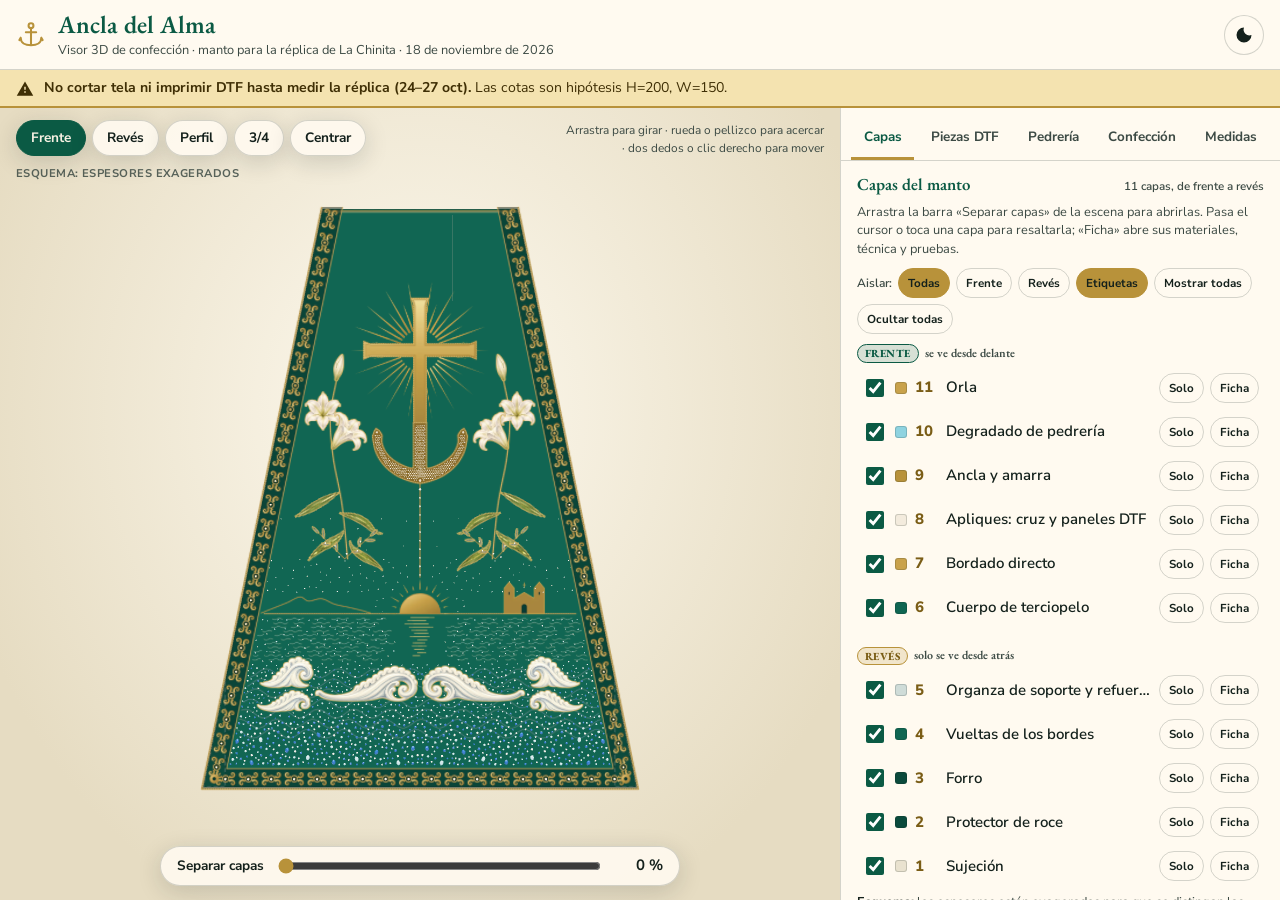
==== visor-3d/index.html @ 765c4ef7 "Ancla del Alma: portada, visor 3D, manual de taller y lista de materiales Co-Authored-By: Claude Opu" ====
<!doctype html>
<html lang="es">
<head>
<meta charset="utf-8">
<meta name="viewport" content="width=device-width, initial-scale=1, viewport-fit=cover">
<title>Ancla del Alma 3D</title>
<meta name="description" content="Visor 3D del manto Ancla del Alma: capas, piezas DTF, pedrería y fases de confección.">
<link rel="preconnect" href="https://fonts.googleapis.com"><link rel="preconnect" href="https://fonts.gstatic.com" crossorigin><link rel="stylesheet" href="https://fonts.googleapis.com/css2?family=EB+Garamond:wght@400;500;600&family=Nunito+Sans:wght@400;600;700&display=swap">
</head>
<body>
<style>
:root{
  --esmeralda-950:#042a20;--esmeralda-900:#06372a;--esmeralda-700:#0b5a44;--esmeralda-500:#0f7a5c;
  --oro:#b8923a;--oro-claro:#e2c97e;--marfil:#f6f0e2;--marfil-2:#ece3cd;--tinta:#14211c;--tinta-2:#3c4a44;
  --serif:'EB Garamond',Georgia,'Times New Roman',serif;--sans:'Nunito Sans',system-ui,-apple-system,'Segoe UI',Roboto,sans-serif;
  --fondo:#f6f0e2;--superficie:#fffaf0;--superficie-2:#ece3cd;--texto:#14211c;--texto-2:#3c4a44;--acento:#0b5a44;--acento-tx:#f6f0e2;
  --linea:rgba(20,33,28,.18);--oro-tx:#7a5d16;--aviso-fondo:#f4e3b0;--aviso-tx:#3f2f05;--aviso-borde:#b8923a;
  --escena-a:#fdf9ee;--escena-b:#e6dcc2;--sombra:0 6px 24px rgba(20,33,28,.16);--ok:#0b6b3a;--alerta:#a3321f;--foco:#0f7a5c;
  --peek:78px;--barra:52px;--gi:max(16px,env(safe-area-inset-left,0px));--gd:max(16px,env(safe-area-inset-right,0px));
}
@media (prefers-color-scheme: dark){
  :root:not([data-theme="light"]){
    --fondo:#042a20;--superficie:#06372a;--superficie-2:#0a4a3a;--texto:#f6f0e2;--texto-2:#cfc7b2;--acento:#e2c97e;--acento-tx:#042a20;
    --linea:rgba(246,240,226,.2);--oro-tx:#e2c97e;--aviso-fondo:#3a2f0c;--aviso-tx:#f6e7b6;--aviso-borde:#b8923a;
    --escena-a:#0b4a39;--escena-b:#031d16;--sombra:0 6px 24px rgba(0,0,0,.5);--ok:#7fdca5;--alerta:#ff9c86;--foco:#e2c97e;
  }
}
:root[data-theme="dark"]{
  --fondo:#042a20;--superficie:#06372a;--superficie-2:#0a4a3a;--texto:#f6f0e2;--texto-2:#cfc7b2;--acento:#e2c97e;--acento-tx:#042a20;
  --linea:rgba(246,240,226,.2);--oro-tx:#e2c97e;--aviso-fondo:#3a2f0c;--aviso-tx:#f6e7b6;--aviso-borde:#b8923a;
  --escena-a:#0b4a39;--escena-b:#031d16;--sombra:0 6px 24px rgba(0,0,0,.5);--ok:#7fdca5;--alerta:#ff9c86;--foco:#e2c97e;
}
*{box-sizing:border-box}
html,body{height:100%;margin:0}
body{background:var(--fondo);color:var(--texto);font-family:var(--sans);font-size:15px;line-height:1.45;-webkit-text-size-adjust:100%}
h1,h2,h3{font-family:var(--serif);font-weight:600;margin:0;line-height:1.15}
button{font:inherit;color:inherit}
:focus-visible{outline:3px solid var(--foco);outline-offset:2px;border-radius:6px}
.app{display:flex;flex-direction:column;height:100vh;height:100dvh;min-height:0}

/* cabecera y aviso */
.cab{display:flex;align-items:center;justify-content:space-between;gap:12px;padding:10px var(--gd) 10px var(--gi);border-bottom:1px solid var(--linea);background:var(--superficie)}
.marca{display:flex;align-items:center;gap:12px;min-width:0}
.sello{color:var(--oro);flex:none}
.marca-txt h1{font-size:1.55rem;color:var(--acento)}
.sub{margin:2px 0 0;font-size:.8rem;color:var(--texto-2);white-space:nowrap;overflow:hidden;text-overflow:ellipsis}
.aviso{display:flex;align-items:flex-start;gap:10px;padding:8px var(--gd) 8px var(--gi);background:var(--aviso-fondo);color:var(--aviso-tx);border-bottom:2px solid var(--aviso-borde);font-size:.88rem}
.aviso svg{flex:none;margin-top:2px}
.aviso p{margin:0}

/* disposición */
.cuerpo{flex:1;min-height:0;display:grid;grid-template-columns:minmax(0,1fr) 440px}
.escena{position:relative;min-height:0;overflow:hidden;background:radial-gradient(ellipse at 50% 38%,var(--escena-a),var(--escena-b) 80%)}
#lienzo{position:absolute;left:0;right:0;top:var(--barra);bottom:64px;width:100%;height:calc(100% - var(--barra) - 64px);display:block;touch-action:none;outline-offset:-3px}
.etiquetas{position:absolute;inset:0;pointer-events:none;overflow:hidden}
.etq{position:absolute;left:0;top:0;transform:translate(-50%,-50%);white-space:nowrap;font-size:.72rem;font-weight:700;padding:1px 6px;border-radius:999px;background:rgba(4,42,32,.82);color:#f6f0e2;border:1px solid rgba(226,201,126,.55);pointer-events:none;will-change:transform}
.etq.sub{font-weight:600;background:rgba(246,240,226,.9);color:#14211c;border-color:rgba(20,33,28,.3)}
.etq.cota{background:rgba(255,250,240,.92);color:#14211c;border-color:rgba(20,33,28,.25);font-weight:600}
.etq.seccion-tabla{font-family:var(--serif);font-size:.95rem;background:transparent;border:0;color:var(--texto);text-shadow:0 0 6px var(--escena-a)}

.barra-vistas{position:absolute;top:12px;left:var(--gi);display:flex;flex-wrap:wrap;gap:6px;max-width:calc(100% - var(--gi) - var(--gd))}
.barra-explode{position:absolute;left:50%;bottom:14px;transform:translateX(-50%);display:flex;align-items:center;gap:12px;padding:8px 16px;border-radius:999px;background:color-mix(in srgb,var(--superficie) 90%,transparent);border:1px solid var(--linea);box-shadow:var(--sombra);width:min(520px,calc(100% - 2 * max(var(--gi),var(--gd))))}
.barra-explode label{font-weight:700;font-size:.85rem;white-space:nowrap}
.barra-explode input{flex:1;min-width:0;accent-color:var(--oro)}
.barra-explode output{min-width:3.2em;text-align:right;font-variant-numeric:tabular-nums;font-weight:700}
.pista{position:absolute;right:var(--gd);top:14px;margin:0;font-size:.74rem;color:var(--texto-2);max-width:260px;text-align:right;pointer-events:none}
.cargando{position:absolute;inset:0;display:grid;place-items:center;background:color-mix(in srgb,var(--fondo) 85%,transparent);font-family:var(--serif);font-size:1.3rem;z-index:5}
.cargando[hidden]{display:none}
.sin-webgl{position:absolute;inset:0;z-index:6;overflow:auto;background:var(--fondo);padding:24px max(16px,env(safe-area-inset-left));display:grid;place-items:center;text-align:center}
.sin-webgl[hidden]{display:none}
.sin-webgl>div{max-width:520px}
.sin-webgl img{max-width:100%;height:auto;border-radius:8px;margin-top:12px;box-shadow:var(--sombra)}

/* botones */
.btn{appearance:none;border:1px solid var(--linea);background:var(--superficie);color:var(--texto);border-radius:999px;padding:7px 14px;min-height:36px;cursor:pointer;font-weight:700;font-size:.85rem;line-height:1.1;transition:background .15s,border-color .15s}
.btn:hover{border-color:var(--oro);background:var(--superficie-2)}
.btn[aria-pressed="true"],.btn.activo,.btn-p{background:var(--acento);color:var(--acento-tx);border-color:var(--acento)}
.btn-p:hover,.btn[aria-pressed="true"]:hover,.btn.activo:hover{background:var(--acento);filter:brightness(1.12)}
.btn:disabled{opacity:.45;cursor:default}
.btn-icono{width:40px;height:40px;padding:0;display:grid;place-items:center}
.btn-vista{background:color-mix(in srgb,var(--superficie) 90%,transparent);box-shadow:var(--sombra)}
.btn-vista.activo{background:var(--acento);color:var(--acento-tx)}

/* panel */
.panel{display:flex;flex-direction:column;min-height:0;background:var(--superficie);border-left:1px solid var(--linea)}
.asa{display:none}
.tabs{display:flex;gap:4px;padding:8px max(10px,env(safe-area-inset-right,0px)) 0 10px;overflow-x:auto;border-bottom:1px solid var(--linea);scrollbar-width:none;flex:none}
.tabs::-webkit-scrollbar{display:none}
.tab{appearance:none;border:0;background:transparent;padding:10px 8px;flex:1 1 auto;font-weight:700;font-size:.84rem;color:var(--texto-2);cursor:pointer;border-bottom:3px solid transparent;white-space:nowrap;min-height:44px}
.tab[aria-selected="true"]{color:var(--acento);border-bottom-color:var(--oro)}
.panel-cuerpo{flex:1;min-height:0;overflow:auto;padding:14px var(--gd) 24px var(--gi);overscroll-behavior:contain}
.panel-cuerpo [role="tabpanel"][hidden]{display:none}
.seccion{margin:0 0 18px}
.seccion>h2{font-size:1.05rem;color:var(--acento);margin:0 0 8px;display:flex;align-items:baseline;justify-content:space-between;gap:8px}
.seccion>h2 small{font-family:var(--sans);font-size:.72rem;font-weight:600;color:var(--texto-2)}
.fila{display:flex;flex-wrap:wrap;gap:6px;align-items:center}
.grupo-btn{display:inline-flex;flex-wrap:wrap;gap:6px}
.nota{font-size:.8rem;color:var(--texto-2);margin:6px 0 0}
.nota strong{color:var(--texto)}
.lista{list-style:none;margin:0;padding:0;display:grid;gap:2px}
.capa{display:grid;grid-template-columns:minmax(0,1fr) auto auto;align-items:center;gap:6px;padding:2px 4px;border-radius:8px;border:1px solid transparent}
.capa:hover,.capa.foco{background:var(--superficie-2);border-color:var(--linea)}
.capa.sel{border-color:var(--oro)}
.capa label{display:flex;align-items:center;gap:8px;min-height:36px;cursor:pointer;min-width:0}
.capa input[type=checkbox]{width:18px;height:18px;accent-color:var(--acento);flex:none}
.capa .num{font-variant-numeric:tabular-nums;font-weight:800;color:var(--oro-tx);width:1.5em;flex:none}
.capa .nom{overflow:hidden;text-overflow:ellipsis;white-space:nowrap;font-weight:600}
.sw{width:12px;height:12px;border-radius:3px;border:1px solid var(--linea);flex:none}
.chip{display:inline-block;font-size:.68rem;font-weight:800;letter-spacing:.04em;text-transform:uppercase;padding:2px 7px;border-radius:999px;border:1px solid var(--linea);color:var(--texto-2)}
.chip.rev{background:color-mix(in srgb,var(--oro) 20%,transparent);color:var(--oro-tx);border-color:var(--oro)}
.chip.ext{background:color-mix(in srgb,var(--acento) 16%,transparent);color:var(--acento);border-color:var(--acento)}
.mini{appearance:none;border:1px solid var(--linea);background:transparent;border-radius:999px;font-size:.72rem;font-weight:700;padding:3px 9px;min-height:30px;cursor:pointer}
.mini:hover{border-color:var(--oro);background:var(--superficie-2)}
.mini[aria-pressed="true"]{background:var(--oro);color:#14211c;border-color:var(--oro)}
.tabla{width:100%;border-collapse:collapse;font-size:.82rem}
.tabla th,.tabla td{padding:4px 6px;border-bottom:1px solid var(--linea);text-align:left;vertical-align:top}
.tabla th{font-size:.72rem;text-transform:uppercase;letter-spacing:.04em;color:var(--texto-2)}
.tabla td.n{text-align:right;font-variant-numeric:tabular-nums;white-space:nowrap}
.tabla tr.pie td{font-weight:800;border-top:2px solid var(--oro)}
.leyenda{display:flex;flex-wrap:wrap;gap:10px;font-size:.78rem}
.leyenda i{display:inline-block;width:18px;height:0;border-top:3px solid;vertical-align:middle;margin-right:5px}

/* pedrería */
.fchip{display:inline-flex;align-items:center;gap:7px;padding:5px 11px 5px 8px;border-radius:999px;border:1px solid var(--linea);background:transparent;cursor:pointer;font-weight:700;font-size:.8rem;min-height:34px}
.fchip .pt{width:14px;height:14px;border-radius:50%;border:1px solid rgba(0,0,0,.35);flex:none}
.fchip[aria-pressed="false"]{opacity:.45}
.fchip:hover{border-color:var(--oro)}
.fchip small{font-weight:600;color:var(--texto-2);font-variant-numeric:tabular-nums}
.estado{display:flex;gap:8px;align-items:flex-start;padding:8px 10px;border-radius:10px;border:1px solid var(--linea);font-size:.84rem;margin:8px 0}
.estado.ok{border-color:var(--ok);color:var(--ok)}
.estado.alerta{border-color:var(--alerta);color:var(--alerta)}
.estado b{font-weight:800}

/* confección */
.pasos{display:grid;grid-template-columns:repeat(auto-fill,minmax(46px,1fr));gap:4px}
.paso{appearance:none;border:1px solid var(--linea);background:transparent;border-radius:8px;padding:6px 0;font-size:.76rem;font-weight:800;cursor:pointer;min-height:34px;color:var(--texto-2)}
.paso.hecho{background:color-mix(in srgb,var(--acento) 14%,transparent);color:var(--acento)}
.paso[aria-current="step"]{background:var(--oro);color:#14211c;border-color:var(--oro)}
.progreso{height:8px;border-radius:99px;background:var(--superficie-2);overflow:hidden;margin:8px 0 2px}
.progreso>i{display:block;height:100%;background:linear-gradient(90deg,var(--oro),var(--oro-claro))}
.fase dt{font-size:.72rem;font-weight:800;text-transform:uppercase;letter-spacing:.05em;color:var(--oro-tx);margin-top:10px}
.fase dd{margin:2px 0 0}

/* medidas */
.campos{display:grid;grid-template-columns:1fr 1fr;gap:10px}
.campo label{display:block;font-weight:700;font-size:.8rem;margin-bottom:3px}
.campo input{width:100%;min-height:40px;padding:6px 10px;border-radius:10px;border:1px solid var(--linea);background:var(--fondo);color:var(--texto);font:inherit;font-variant-numeric:tabular-nums}
ul.puntos{margin:6px 0 0;padding-left:18px;font-size:.84rem}
ul.puntos li{margin:3px 0}

/* tarjeta */
.tarjeta{position:absolute;left:var(--gi);bottom:76px;width:min(380px,calc(100% - var(--gi) - var(--gd)));max-height:calc(100% - 150px);overflow:auto;background:var(--superficie);border:1px solid var(--oro);border-radius:14px;box-shadow:var(--sombra);padding:14px 16px 14px;z-index:3;font-size:.86rem}
.tarjeta[hidden]{display:none}
.tarjeta h3{font-size:1.25rem;color:var(--acento);padding-right:34px}
.tarjeta h3 .num{color:var(--oro-tx)}
.tarjeta p{margin:6px 0}
.tarjeta .cerrar{position:absolute;right:8px;top:8px;width:34px;height:34px;border-radius:50%;border:1px solid var(--linea);background:transparent;cursor:pointer;font-size:1.1rem;line-height:1}
.tarjeta .cerrar:hover{border-color:var(--oro)}
.tarjeta dl{margin:8px 0 0;display:grid;grid-template-columns:auto 1fr;gap:3px 12px}
.tarjeta dt{font-weight:800;color:var(--texto-2)}
.tarjeta dd{margin:0}
.tarjeta details{margin-top:8px}
.tarjeta summary{cursor:pointer;font-weight:800;color:var(--acento);min-height:30px;display:flex;align-items:center}
.tarjeta .fijada{font-size:.7rem;font-weight:800;color:var(--oro-tx);text-transform:uppercase;letter-spacing:.05em}
.noscript{padding:20px;text-align:center}

/* añadidos */
.esquema{position:absolute;left:var(--gi);top:calc(var(--barra) + 6px);margin:0;font-size:.7rem;font-weight:700;letter-spacing:.04em;text-transform:uppercase;color:var(--texto-2);pointer-events:none;opacity:.85}
.etq.peq{font-size:.62rem;padding:0 5px;font-weight:700}
.etq.alerta{background:rgba(163,50,31,.92);border-color:#ffb4a3;color:#fff}
.nota-inline{font-size:.75rem;color:var(--texto-2);font-weight:600}
.sub-h{font-size:.95rem;margin:8px 0 4px;display:flex;align-items:center;gap:6px;flex-wrap:wrap}
.aviso-inline{padding:8px 10px;border-radius:10px;background:var(--aviso-fondo);color:var(--aviso-tx);border:1px solid var(--aviso-borde);font-size:.84rem}
.contadores{display:grid;grid-template-columns:1fr 1fr;gap:8px;margin:6px 0}
.contador{border:1px solid var(--linea);border-radius:12px;padding:8px 12px;background:var(--superficie-2)}
.contador b{display:block;font-family:var(--serif);font-size:1.7rem;line-height:1.1;color:var(--acento);font-variant-numeric:tabular-nums}
.contador span{font-size:.78rem;color:var(--texto-2)}
.tabla tbody tr[tabindex]{cursor:pointer}
.tabla tbody tr.foco,.tabla tbody tr[tabindex]:hover,.tabla tbody tr[tabindex]:focus-visible{background:var(--superficie-2)}
.fase-titulo{font-size:1.2rem;margin:12px 0 2px;color:var(--acento)}
.fase-titulo .num{color:var(--oro-tx)}
.tabla details,.seccion details{margin:6px 0}
.seccion summary{cursor:pointer;font-weight:800;color:var(--acento);min-height:32px;display:flex;align-items:center}
/* teléfono: el panel pasa a hoja inferior */
@media (max-width:899px){
  .marca-txt h1{font-size:1.25rem}
  .sub{display:none}
  .aviso{font-size:.8rem}
  .cuerpo{display:block;position:relative}
  .escena{position:absolute;inset:0 0 var(--peek) 0}
  .barra-explode{bottom:8px;padding:6px 12px;gap:8px}
  .barra-explode label{font-size:.76rem}
  .pista{display:none}
  .btn-vista{padding:5px 9px;min-height:34px;font-size:.76rem}
  .panel{position:absolute;left:0;right:0;bottom:0;height:min(54dvh,520px);border-left:0;border-top:1px solid var(--oro);border-radius:16px 16px 0 0;box-shadow:0 -8px 28px rgba(0,0,0,.28);transform:translateY(calc(100% - var(--peek)));transition:transform .25s ease;z-index:10}
  .panel.abierto{transform:none}
  .asa{display:flex;flex-direction:column;align-items:center;gap:3px;width:100%;border:0;background:transparent;padding:6px 0 0;cursor:pointer;min-height:24px;flex:none}
  .asa-barra{width:44px;height:5px;border-radius:99px;background:var(--linea)}
  .asa-txt{font-size:.66rem;font-weight:800;letter-spacing:.06em;text-transform:uppercase;color:var(--texto-2)}
  .tabs{padding-top:0;border-bottom:0}
  .tarjeta{left:var(--gi);right:var(--gd);width:auto;bottom:70px;max-height:36dvh;padding:12px 14px}
  :root{--barra:46px}
  .esquema{top:calc(var(--barra) + 4px)}
  .barra-vistas{gap:4px}
  .tab{padding:8px 10px}
  .etq.seccion-tabla{font-size:.78rem}
  .etq.peq{font-size:.56rem;padding:0 3px}
  .etq{font-size:.62rem;padding:0 4px}
  .etq.cota{font-size:.58rem}
}
@media (prefers-reduced-motion:reduce){*{transition:none!important;animation:none!important;scroll-behavior:auto!important}}

</style>
<div id="app" class="app">
  <header class="cab">
    <div class="marca">
      <svg class="sello" viewBox="0 0 32 32" width="30" height="30" aria-hidden="true" focusable="false">
        <g fill="none" stroke="currentColor" stroke-width="2.2" stroke-linecap="round" stroke-linejoin="round">
          <circle cx="16" cy="6" r="2.6"/><path d="M16 8.6V27M10.5 13H21.5M5 19c0 5.2 4.6 8 11 8s11-2.8 11-8M5 19l-1.4 2.4M27 19l1.4 2.4"/>
        </g>
      </svg>
      <div class="marca-txt">
        <h1>Ancla del Alma</h1>
        <p class="sub">Visor 3D de confección · manto para la réplica de La Chinita · 18 de noviembre de 2026</p>
      </div>
    </div>
    <button id="btn-tema" class="btn btn-icono" type="button" aria-label="Cambiar entre tema claro y oscuro" title="Tema claro / oscuro">
      <svg viewBox="0 0 24 24" width="20" height="20" aria-hidden="true" focusable="false"><path fill="currentColor" d="M12 3a9 9 0 1 0 9 9 7 7 0 0 1-9-9z"/></svg>
    </button>
  </header>

  <div class="aviso" role="note">
    <svg viewBox="0 0 24 24" width="18" height="18" aria-hidden="true" focusable="false"><path fill="currentColor" d="M12 2 1 21h22L12 2zm1 15h-2v-2h2v2zm0-4h-2V9h2v4z"/></svg>
    <p><strong>No cortar tela ni imprimir DTF hasta medir la réplica (24–27 oct).</strong> Las cotas son hipótesis H=200, W=150.</p>
  </div>

  <main class="cuerpo">
    <section class="escena" id="escena" aria-label="Escena 3D del manto">
      <canvas id="lienzo" tabindex="0" role="img"
        aria-label="Modelo 3D del manto Ancla del Alma: un trapecio de terciopelo esmeralda con una cruz y un ancla de oro, azucenas, el horizonte y un degradado de piedras. Arrastre para girar, use la rueda o dos dedos para acercar. Los botones de vista y el panel de capas ofrecen las mismas funciones."></canvas>
      <div id="etiquetas" class="etiquetas" aria-hidden="true"></div>

      <div class="barra-vistas" role="toolbar" aria-label="Vistas de la cámara">
        <button class="btn btn-vista" type="button" data-vista="frente">Frente</button>
        <button class="btn btn-vista" type="button" data-vista="reves">Revés</button>
        <button class="btn btn-vista" type="button" data-vista="perfil">Perfil</button>
        <button class="btn btn-vista" type="button" data-vista="3q">3/4</button>
        <button class="btn btn-vista" type="button" data-vista="centrar" title="Volver a encuadrar el modelo">Centrar</button>
      </div>

      <div class="barra-explode" id="barra-explode">
        <label for="explode">Separar capas</label>
        <input id="explode" type="range" min="0" max="100" value="0" step="1" aria-valuetext="0 %">
        <output id="explode-v" for="explode">0 %</output>
      </div>

      <p class="esquema" id="esquema">Esquema: espesores exagerados</p>

      <p class="pista" id="pista">Arrastra para girar · rueda o pellizco para acercar · dos dedos o clic derecho para mover</p>

      <section class="tarjeta" id="tarjeta" aria-live="polite" aria-label="Información" hidden></section>

      <div id="cargando" class="cargando" role="status">Cargando texturas y piezas…</div>

      <div id="sin-webgl" class="sin-webgl" hidden>
        <div>
          <h2>No se pudo iniciar el modelo 3D</h2>
          <p>Este navegador o dispositivo no ofrece WebGL. Aquí va el plano plano del manto, con la cruz y el ancla en el centro, las azucenas a los lados, el horizonte y, abajo, el degradado de piedras con la orla barroca. Para ver el 3D, abre esta página en un navegador reciente con la aceleración gráfica activada.</p>
          <img src="[data-uri]" width="300" height="398" alt="Plano plano del manto: terciopelo esmeralda con cruz y ancla de oro al centro, azucenas a los lados, sol y Basílica en el horizonte y degradado de piedras azules y perlas al pie, con orla de volutas doradas.">
        </div>
      </div>
    </section>

    <aside class="panel" id="panel" aria-label="Controles del visor">
      <button class="asa" id="asa" type="button" aria-expanded="false" aria-controls="panel-cuerpo">
        <span class="asa-barra" aria-hidden="true"></span><span class="asa-txt">Controles</span>
      </button>
      <div class="tabs" role="tablist" aria-label="Modos del visor" id="tabs"></div>
      <div class="panel-cuerpo" id="panel-cuerpo"></div>
    </aside>
  </main>
  <noscript><p class="noscript">Este visor necesita JavaScript y WebGL.</p></noscript>
</div>

<script type="application/json" id="datos">{"manto":{"slug":"11-ancla-del-alma","nombre":"Ancla del Alma","subtitulo":"El Lago y el mar, amarrados a la cruz","tema":"Fusión: el Lago y el mar","ocasion":"Réplica de Nuestra Señora del Rosario de Chiquinquirá · 18 de noviembre de 2026","dedicatoria":"A las víctimas del doble terremoto del 24 de junio, en especial al pueblo guaireño, y a quienes lo socorrieron.","lema":"Reina del Universo, esperanza en nuestras vidas, danos consuelo, paz y alegría.","cita":"Esta esperanza que nosotros tenemos, es como un ancla del alma, sólida y firme (Heb 6,19)."},"hipotesis":{"H_cm":200,"W_cm":150,"arranque_frac":0.45,"ancho":"w(y) = 67,5 + 0,4125·y cm, con y medido desde el borde superior","regla":"Todas las cotas son de la hipótesis H = 200 cm, W = 150 cm. Con las medidas reales: las alturas se multiplican por H/200, las distancias al eje por W/150 y el tamaño de los motivos (cruz, ancla, azucenas, crestas y piezas DTF) por H/200.","aviso":"No se corta tela ni se imprime el DTF hasta medir la réplica."},"paleta":[{"nombre":"Esmeralda profundo","hex":"#0F6652","uso":"Terciopelo del campo, pelo hacia arriba"},{"nombre":"Esmeralda hondo","hex":"#063A31","uso":"Forro y protector de roce"},{"nombre":"Oro viejo mate","hex":"#A8873E","uso":"Cruz en realce, Basílica, ribete"},{"nombre":"Oro","hex":"#C9A24B","uso":"Rayos, sol, cordones, tallos, volutas y galones"},{"nombre":"Perla crema","hex":"#F0E6D2","uso":"Perlas del ancla, la amarra, el olivo, el degradado y la orla"},{"nombre":"Champán","hex":"#E3C79A","uso":"Piedras del ancla y tramos altos del degradado"},{"nombre":"Champán claro","hex":"#E6D2A3","uso":"Cordón fino del ribete"},{"nombre":"Cristal","hex":"#F4F6F5","uso":"La espuma: tramos medios del degradado"},{"nombre":"Aguamarina","hex":"#8FD3E0","uso":"El Lago: ondas de hilo y piedras"},{"nombre":"Azul del Caribe (Capri)","hex":"#1E56A0","uso":"El mar: líneas de las olas y pavé del pie"},{"nombre":"Marfil","hex":"#F3EBDD","uso":"Raso de las azucenas y las crestas"},{"nombre":"Gris perla y plata","hex":"#C9CCD0","uso":"Sombras de las crestas y su cordón"},{"nombre":"Verde oliva dorado","hex":"#7E8F3A","uso":"Hojas de azucena y de olivo"}],"cotas":[{"id":"alta","nombre":"Zona alta lisa","y":[0,24],"nota":"Terciopelo mate. Solo el ribete del borde superior. Nada de bordado, piedra ni DTF."},{"id":"resplandor","nombre":"Resplandor de rayos","y":[25,73],"nota":"36 rayos de hilo de oro alrededor del travesaño (centro en y = 49), de 7 a 24 cm de radio. Sin piedras."},{"id":"cruz","nombre":"Cruz de oro en realce","y":[31,74],"nota":"Cruz latina: cabeza en y = 31, travesaño de 39 cm centrado en y = 49, fuste hasta y = 74. Brazos y fuste de 4,5 cm."},{"id":"ancla","nombre":"Ancla de perlas y champán","y":[74,95],"nota":"Caña de 4,5 cm; uñas con punta en y = 76 y vano de 30 cm; punta baja en y = 95. Nada de piedra ni perla por encima de y = 74."},{"id":"amarra","nombre":"Amarra: decena de perlas","y":[95,126.5],"nota":"Cordón de oro de 2 mm con 1 perla de 8 mm (y = 97) y 10 de 6 mm cada 2,95 cm. Termina 1 cm antes del rayo más alto del sol."},{"id":"azucenas","nombre":"Azucenas y olivo","y":[50,121],"nota":"Dos grupos simétricos entre x = ±13 y ±43 cm: capullo (y = 50–59), dos azucenas abiertas (y = 63–84), cuatro hojas largas (y = 98–125) y, al pie del tallo, dos ramitos de olivo (y = 109–120)."},{"id":"horizonte","nombre":"Horizonte: sol, Basílica y Ávila","y":[128,140],"nota":"Línea del horizonte en y = 140. Medio sol de 7 cm de radio con rayos hasta y = 128. Basílica de 11 cm (x = +29 a +43). Ávila de 6 cm (x = −55 a −17)."},{"id":"lago","nombre":"El Lago","y":[140,156],"nota":"Ondas cortas de hilo metalizado aguamarina y camino de luz de oro bajo el sol."},{"id":"crestas","nombre":"Crestas de las olas","y":[155,174],"nota":"Dos grandes de 35 cm que se encuentran bajo el sol y cuatro chicas de 18 cm hacia los lados, todas curvadas hacia el centro."},{"id":"pave","nombre":"Pavé del pie","y":[176,192],"nota":"Tramo 1 del degradado, de orla a orla."},{"id":"orla","nombre":"Orla","y":[193,200],"nota":"Galón de volutas de 7 cm y cordón de oro de 4 mm en los lados y el pie."}],"capas":[{"id":"sujecion","n":1,"cara":"revés","nombre":"Sujeción","descripcion":"Cinta de algodón de 25 mm cosida por el revés a lo largo del arranque, con tiras y velcro que cuelgan el manto desde detrás de la corona. Sin varillas ni piezas rígidas.","materiales":["M30","M31"],"fase":["F17"],"peso_g":40,"elementos":[{"id":"cinta-arranque","nombre":"Cinta del arranque","cantidad":"70 cm","geom":{"tipo":"banda","y":[0,2.5]}},{"id":"tiras-velcro","nombre":"Tiras con velcro","cantidad":"4 tiras de 30 cm + 1 m de velcro","geom":{"tipo":"tiras","y":1,"x":[-28,-10,10,28],"largo":30}}]},{"id":"protector","n":2,"cara":"revés","nombre":"Protector de roce","descripcion":"Segundo forro de tafetán esmeralda hondo donde el manto apoya en la espalda del retablo, para que el metal no marque el terciopelo ni enganche hilos.","materiales":["M03"],"fase":["F17"],"peso_g":40,"elementos":[{"id":"protector","nombre":"Protector de tafetán","cantidad":"1 pieza de ≈ 62 × 92 cm","geom":{"tipo":"zona","y":[0,90],"x":[-31,31]}}]},{"id":"forro","n":3,"cara":"revés","nombre":"Forro","descripcion":"Raso o tafetán esmeralda hondo. Va de vuelta a vuelta: en los bordes lo sustituyen las vueltas de terciopelo, para que desde el frente nunca se vea el forro.","materiales":["M02"],"fase":["F17"],"peso_g":240,"elementos":[{"id":"forro","nombre":"Forro","cantidad":"1 pieza","geom":{"tipo":"silueta","margen_lados":6}}]},{"id":"vueltas","n":4,"cara":"revés","nombre":"Vueltas de los bordes","descripcion":"Tiras de terciopelo de 6 cm vistos, con galón de oro de 1,5 cm, en el revés de los dos lados. Es lo que asoma por el frente, a los lados del retablo.","materiales":["M01","M29"],"fase":["F16"],"peso_g":95,"elementos":[{"id":"vuelta-izq","nombre":"Vuelta izquierda","cantidad":"1 tira","geom":{"tipo":"borde","lado":-1,"ancho":6}},{"id":"vuelta-der","nombre":"Vuelta derecha","cantidad":"1 tira","geom":{"tipo":"borde","lado":1,"ancho":6}}]},{"id":"soportes","n":5,"cara":"revés","nombre":"Organza de soporte y refuerzo del pie","descripcion":"Organza hilvanada por el revés del terciopelo bajo todo lo bordado; doble bajo el pavé. Cinta de algodón de 2 cm a lo largo del pie, bajo el pavé.","materiales":["M08","M09"],"fase":["F05"],"peso_g":130,"elementos":[{"id":"organza-corazon","nombre":"Organza del corazón y las azucenas","cantidad":"100 × 105 cm","geom":{"tipo":"zona","y":[20,125],"x":[-50,50]}},{"id":"organza-agua","nombre":"Organza del agua","cantidad":"155 × 80 cm","geom":{"tipo":"zona","y":[120,200]}},{"id":"organza-doble","nombre":"Segunda organza bajo el pavé","cantidad":"155 × 32 cm","geom":{"tipo":"zona","y":[168,200]}},{"id":"cinta-pie","nombre":"Cinta de refuerzo del pie","cantidad":"155 cm","geom":{"tipo":"banda","y":[196,198]}}]},{"id":"cuerpo","n":6,"cara":"exterior","nombre":"Cuerpo de terciopelo","descripcion":"Terciopelo esmeralda profundo de un solo tono, con el pelo hacia arriba. Trapecio de 67,5 cm arriba, 150 cm al pie y 200 cm de alto. Si la tela no da el ancho del pie, dos nesgas que quedan bajo el galón.","materiales":["M01"],"fase":["F05"],"peso_g":790,"elementos":[{"id":"cuerpo","nombre":"Cuerpo","cantidad":"1 pieza","geom":{"tipo":"silueta"}},{"id":"nesgas","nombre":"Nesgas del pie","cantidad":"2, si la tela mide menos de 1,55 m útiles","geom":{"tipo":"nesgas","y":[163,200],"ancho_pie":7.5}}]},{"id":"bordado","n":7,"cara":"exterior","nombre":"Bordado directo","descripcion":"Todo lo que se borda sobre el manto extendido: el resplandor, los tallos, el horizonte, el Lago, las líneas de las olas y el ribete del arranque. Hilos metálicos sintéticos, por la humedad.","materiales":["M13","M17","M18","M19","M20","M21","M23"],"fase":["F07","F08","F12","F14"],"peso_g":130,"elementos":[{"id":"ribete","nombre":"Ribete del arranque","cantidad":"70 cm de cordón oro viejo 3 mm + champán 2 mm","tecnica":"Couching plano","geom":{"tipo":"banda","y":[0.3,1.2]}},{"id":"rayos","nombre":"Resplandor","cantidad":"36 rayos","tecnica":"Hilo tendido de oro y rayos finos de cordón, alternos","geom":{"tipo":"rayos","cx":0,"cy":49,"r_in":7,"r_largo":24,"r_corto":17,"n":36}},{"id":"tallos","nombre":"Tallos de las azucenas","cantidad":"2 tallos de ≈ 70 cm","tecnica":"Dos cordones de oro de 2 mm en couching","geom":{"tipo":"tallo","puntos":[[-25,121],[-27,102],[-30,86],[-31,72],[-29,60],[-28,55.5]],"simetrico":true}},{"id":"sol","nombre":"Sol naciente y camino de luz","cantidad":"1","tecnica":"Hilo tendido de oro; rayos de cordón; trazos cortos para el camino","geom":{"tipo":"sol","cx":0,"cy":140,"r":7,"rayos_hasta":128,"camino":[141,155]}},{"id":"basilica","nombre":"Silueta de la Basílica","cantidad":"1","tecnica":"Hilo tendido de oro viejo con perfil de cordón","geom":{"tipo":"basilica","x":[29,43],"y":[129,140]}},{"id":"avila","nombre":"Línea del Ávila (opcional)","cantidad":"≈ 45 cm de cordón de oro 2 mm","tecnica":"Un solo cordón","geom":{"tipo":"avila","x":[-55,-17],"y":[134,140]}},{"id":"horizonte","nombre":"Línea del horizonte","cantidad":"≈ 108 cm de cordón de oro 2 mm","geom":{"tipo":"linea","y":140,"x":[-54,54]}},{"id":"lago","nombre":"Ondas del Lago","cantidad":"1 cono de hilo aguamarina","tecnica":"Couching de trazos cortos","geom":{"tipo":"ondas","y":[141,156],"color":"#8FD3E0"}},{"id":"olas","nombre":"Líneas de las olas","cantidad":"≈ 9 m","tecnica":"Hilo metalizado azul en couching, antes de las piedras","geom":{"tipo":"ondas","y":[158,182],"color":"#1E56A0"}}]},{"id":"apliques","n":8,"cara":"exterior","nombre":"Apliques: cruz y paneles DTF","descripcion":"Lo que se hace aparte y se aplica: la cruz en realce, bordada en bastidor sobre lienzo, y las 36 piezas DTF sobre raso marfil, rellenas con fieltro, cosidas por el borde y perfiladas con cordón.","materiales":["M04","M05","M06","M07","M10","M11","M13","M15","M16","M19","M22"],"fase":["F04","F06","F10","F12"],"peso_g":176,"elementos":[{"id":"cruz","nombre":"Cruz en realce de oro viejo","cantidad":"1","tecnica":"Cartulina en tres capas, hojilla y canutillo; perfil de cordón de 2 mm","geom":{"tipo":"cruz","cx":0,"y_cabeza":31,"y_travesano":49,"y_pie":74,"brazo":39,"grosor":4.5}},{"id":"azucenas","nombre":"Azucenas abiertas","cantidad":"4 (2 por lado)","tecnica":"DTF en raso marfil, fieltro, cordón marfil y oro, estambres de canutillo","geom":{"tipo":"flores","piezas":[{"pieza":"A1","x":-33.5,"y":70},{"pieza":"A2","x":-24.5,"y":77}],"simetrico":true}},{"id":"capullos","nombre":"Capullos","cantidad":"2","geom":{"tipo":"capullo","pieza":"B1","x":-28,"y":55,"simetrico":true}},{"id":"hojas","nombre":"Hojas de azucena","cantidad":"8 (4 por lado)","tecnica":"DTF, enmarcadas en cordón de oro","geom":{"tipo":"hojas","piezas":[{"pieza":"H1","x":-28,"y":98,"ang":150},{"pieza":"H2","x":-27,"y":104,"ang":30},{"pieza":"H3","x":-26,"y":112,"ang":145},{"pieza":"H4","x":-25,"y":116,"ang":35}],"simetrico":true}},{"id":"olivo","nombre":"Ramitos de olivo","cantidad":"4 ramitos de ≈ 11 cm, 16 hojitas","tecnica":"Hojitas DTF perfiladas en oro; tallito de cordón; 3 perlas de 6 mm por ramito","geom":{"tipo":"olivo","ramitos":[{"desde":[-26,121],"hasta":[-35,112],"hojas":["O1","O2","O3","O4"]},{"desde":[-26,121],"hasta":[-17,113],"hojas":["O5","O6","O7","O8"]}],"simetrico":true}},{"id":"crestas","nombre":"Crestas de las olas","cantidad":"6 (2 grandes y 4 chicas)","tecnica":"DTF marfil con sombras gris perla, fieltro, cordón de plata de 2 mm","geom":{"tipo":"crestas","piezas":[{"pieza":"C1","x":-18.5,"y":164},{"pieza":"C2","x":-46,"y":160},{"pieza":"C3","x":-47,"y":170}],"simetrico":true}}]},{"id":"emblema","n":9,"cara":"exterior","nombre":"Ancla y amarra","descripcion":"El ancla de perlas y piedras champán dentro de un perfil de cordón de oro, que nace del pie de la cruz, y la amarra de once perlas que baja hacia el sol. La cose una sola persona.","materiales":["M13","M23","P04","P08","P06","S16","S20","C08","C10"],"fase":["F09","F11"],"peso_g":48,"elementos":[{"id":"ancla","nombre":"Ancla","cantidad":"313 piedras champán + 130 perlas de 4 mm","tecnica":"Perfil de cordón; tres hileras de perlas en la caña; sembrado de SS16 y SS20; chatones en garras","geom":{"tipo":"ancla","cx":0,"y_arriba":74,"y_unas":76,"y_punta":95,"vano":30,"grosor":4.5}},{"id":"amarra","nombre":"Amarra","cantidad":"1 perla de 8 mm + 10 de 6 mm","tecnica":"Cordón de oro de 2 mm en couching; cada perla con dos pasadas y un nudo","geom":{"tipo":"amarra","x":0,"y":[95,126.5],"perlas":[97.0,99.95,102.9,105.85,108.8,111.75,114.7,117.65,120.6,123.55,126.5]}}]},{"id":"degradado","n":10,"cara":"exterior","nombre":"Degradado de pedrería","descripcion":"Sube desde la orla del pie y se aclara en cinco tramos: Capri y aguamarina abajo, cristal en medio, champán y perla arriba. Ninguna piedra toca la película DTF ni se acerca a menos de 4 cm de la amarra o del sol.","materiales":["S12","S16","S20","S30","S40","C08","C10","O13","P04","P06","P08","M23"],"fase":["F13"],"peso_g":378,"elementos":[{"id":"tramo5","nombre":"Tramo 5, junto a las azucenas","cantidad":"12 SS12 champán + 12 perlas de 4 mm, a 7–8 cm","geom":{"tipo":"sembrado","y":[106,122],"paso":7.5,"mezcla":{"#E3C79A":12,"perla4":12}}},{"id":"tramo4","nombre":"Tramo 4, sobre el horizonte","cantidad":"80 piedras + 20 perlas de 4 mm, a 5 cm","geom":{"tipo":"sembrado","y":[122,140],"paso":5,"mezcla":{"#E3C79A":50,"#F4F6F5":30,"perla4":20}}},{"id":"tramo3","nombre":"Tramo 3, el Lago","cantidad":"160 piedras + 30 perlas de 4 mm, a 3 cm","geom":{"tipo":"sembrado","y":[140,158],"paso":3,"mezcla":{"#8FD3E0":90,"#F4F6F5":50,"#E3C79A":20,"perla4":30}}},{"id":"tramo2","nombre":"Tramo 2, entre las crestas","cantidad":"292 piedras + 110 perlas","geom":{"tipo":"sembrado","y":[158,176],"paso":2,"mezcla":{"#1E56A0":80,"#8FD3E0":126,"#F4F6F5":86,"perla6":40,"perla4":70}}},{"id":"tramo1","nombre":"Tramo 1, el pavé","cantidad":"466 piedras + 146 perlas","geom":{"tipo":"pave","y":[176,192],"mezcla":{"#1E56A0":250,"#8FD3E0":156,"#F4F6F5":60,"perla8":36,"perla6":110}}}]},{"id":"orla","n":11,"cara":"exterior","nombre":"Orla","descripcion":"Galón de volutas barrocas doradas de 7 cm y cordón de oro de 4 mm en los lados y el pie, atrapados en la costura del borde para que se vean por las dos caras. Perlas en las volutas solo por debajo de 0,45 H.","materiales":["M28","M14","P08","P06"],"fase":["F15"],"peso_g":221,"elementos":[{"id":"galon","nombre":"Galón de volutas","cantidad":"6 m","geom":{"tipo":"orla","ancho":7}},{"id":"cordon4","nombre":"Cordón de oro de 4 mm","cantidad":"6,5 m","geom":{"tipo":"contorno"}},{"id":"perlas-orla","nombre":"Perlas de la orla","cantidad":"18 de 8 mm en el pie y 26 de 6 mm en los lados","geom":{"tipo":"perlas-orla","pie":18,"lados":26,"desde_y":90}}]}],"patron":[{"id":"P01","pieza":"Cuerpo","material":"M01","cantidad":1,"medidas":"Trapecio: 67,5 cm arriba, 150 cm al pie, 200 cm de alto (lado de 204,2 cm)","margenes":"1,5 cm en los lados, 3 cm arriba, 2 cm en el pie","nota":"Pelo hacia arriba. Marcar el eje y las líneas de cota con hilván."},{"id":"P02","pieza":"Nesgas del pie","material":"M01","cantidad":2,"medidas":"Con tela de 1,40 m: triángulo de 9 × 37 cm. Con 1,50 m: 4 × 13 cm","margenes":"Incluidos","nota":"Solo si el ancho útil de la tela no llega a 153 cm. La costura queda a 6 cm o menos del borde, bajo el galón. Mismo sentido de pelo."},{"id":"P03","pieza":"Vueltas","material":"M01","cantidad":2,"medidas":"Tira de 9 × 208 cm (6 vistos + 1,5 + 1,5)","margenes":"Incluidos","nota":"Al hilo, de una sola pieza, pelo hacia arriba."},{"id":"P04","pieza":"Forro","material":"M02","cantidad":1,"medidas":"Trapecio: 55,5 cm arriba, 138 cm al pie, 200 cm de alto","margenes":"1,5 cm en los lados, 3 cm arriba, 2 cm en el pie","nota":"El cuerpo menos las vueltas. Con tela de 1,50 m sale entero; con 1,40 m, dos mitades encontradas (cabeza con pie) en 2,1 m, unidas al centro."},{"id":"P05","pieza":"Protector de roce","material":"M03","cantidad":1,"medidas":"≈ 62 × 92 cm","margenes":"1,5 cm","nota":"PENDIENTE: copiar el contorno trasero del retablo y sumar 3 cm. Se corta al través."},{"id":"P06","pieza":"Organza de soporte","material":"M08","cantidad":3,"medidas":"Corazón y azucenas 100 × 105 cm; agua 155 × 80 cm; doble del pie 155 × 32 cm","margenes":"5 cm para el bastidor","nota":"Se hilvana al revés del terciopelo antes de bordar."},{"id":"P07","pieza":"Cinta de refuerzo del pie","material":"M09","cantidad":1,"medidas":"2 × 155 cm","margenes":"—","nota":"Por el revés, bajo el pavé."},{"id":"P08","pieza":"Lienzo de la cruz","material":"M10","cantidad":1,"medidas":"55 × 60 cm","margenes":"8 cm por lado para el bastidor","nota":"La cruz mide 39 × 43 cm."},{"id":"P09","pieza":"Realce de la cruz","material":"M11","cantidad":3,"medidas":"Silueta de la cruz a −2, −5 y −8 mm","margenes":"—","nota":"Tres capas escalonadas, como el fieltro: primero la pequeña (−8 mm), luego la de −5 mm y encima la grande (−2 mm), que cubre a las otras. Así el oro sube en cúpula."},{"id":"P10","pieza":"Paneles DTF","material":"M04","cantidad":36,"medidas":"Ver la tabla de piezas DTF","margenes":"Corte a 6 mm del borde impreso","nota":"Raso marfil con entretela termoadhesiva planchada antes de prensar. Más repuestos: ver el pliego."},{"id":"P11","pieza":"Rellenos de fieltro (azucenas, capullos y crestas)","material":"M07","cantidad":"2 capas por pieza (12 piezas, 24 recortes)","medidas":"Capa grande a −3 mm del borde impreso; capa pequeña a −8 mm","margenes":"—","nota":"Primero la capa pequeña (−8 mm), centrada y cosida contra el terciopelo; encima la grande (−3 mm), que la cubre; después el raso. Así el relieve sube en cúpula, sin escalón visible. Las hojas y el olivo no llevan relleno."},{"id":"P12","pieza":"Cinta de sujeción","material":"M30","cantidad":1,"medidas":"70 cm en el arranque + tiras según los anclajes","margenes":"—","nota":"PENDIENTE: puntos de anclaje en el retablo y las andas."}],"materiales":[{"id":"M01","grupo":"Telas","material":"Terciopelo esmeralda profundo","especificacion":"Rayón o viscosa (mejor caída) o poliéster de buena calidad; ≈ #0F6652; ancho 1,40–1,50 m","cantidad":4.2,"unidad":"m","uso":"Cuerpo 2,1 m; vueltas, nesgas y retazos de muestra 2,1 m"},{"id":"M02","grupo":"Telas","material":"Raso o tafetán esmeralda hondo","especificacion":"Poliéster, ≈ #063A31","cantidad":2.3,"unidad":"m","uso":"Forro: entero con tela de 1,50 m; con 1,40 m, dos mitades encontradas en el mismo largo"},{"id":"M03","grupo":"Telas","material":"Tafetán esmeralda hondo","especificacion":"Poliéster","cantidad":0.7,"unidad":"m","uso":"Protector de roce (pieza de 65 × 95 cm al través)"},{"id":"M04","grupo":"DTF","material":"Raso duquesa marfil","especificacion":"Poliéster, ≈ #F3EBDD","cantidad":0.6,"unidad":"m","uso":"Base de las 36 piezas DTF (más repuestos)"},{"id":"M05","grupo":"DTF","material":"Impresión DTF","especificacion":"Pliego de 56 × 98 cm (película de 60 cm), PNG a 300 ppp, polvo antimigración, capa blanca al 50 %","cantidad":2,"unidad":"pliegos","uso":"Uno de producción y una tira de prueba (prueba 2)"},{"id":"M06","grupo":"DTF","material":"Entretela termoadhesiva fina","especificacion":"Tejida o no tejida, de baja temperatura","cantidad":0.6,"unidad":"m","uso":"Estabiliza el raso antes de prensar"},{"id":"M07","grupo":"DTF","material":"Fieltro fino marfil","especificacion":"1–2 mm","cantidad":0.3,"unidad":"m²","uso":"Relleno de azucenas y crestas"},{"id":"M08","grupo":"Soportes","material":"Organza de algodón o lino ligero","especificacion":"Ancho 1,50 m","cantidad":3,"unidad":"m","uso":"Bajo todo lo bordado; doble bajo el pavé"},{"id":"M09","grupo":"Soportes","material":"Cinta de algodón de 2 cm","especificacion":"Tejida","cantidad":1.6,"unidad":"m","uso":"Refuerzo del pie"},{"id":"M10","grupo":"Soportes","material":"Lienzo de algodón","especificacion":"Tejido firme","cantidad":0.6,"unidad":"m","uso":"Soporte para bordar la cruz aparte"},{"id":"M11","grupo":"Soportes","material":"Cartulina o fieltro fino para realce","especificacion":"Amarilla u ocre, para que no se transparente","cantidad":0.12,"unidad":"m²","uso":"Tres capas del realce de la cruz"},{"id":"M12","grupo":"Soportes","material":"Papel de seda","especificacion":"Pliegos grandes, para unir","cantidad":6,"unidad":"m","uso":"Dibujo 1:1 del emblema, las azucenas, el horizonte y el degradado"},{"id":"M13","grupo":"Hilos y cordones","material":"Cordón torcido de oro de 2 mm","especificacion":"Metálico sintético","cantidad":32,"unidad":"m","uso":"Perfil de la cruz y del ancla, amarra, tallos, hojas, olivo, horizonte, Basílica, Ávila y rayos finos"},{"id":"M14","grupo":"Hilos y cordones","material":"Cordón de oro de 4 mm","especificacion":"Metálico sintético","cantidad":6.5,"unidad":"m","uso":"Contorno de los lados y el pie"},{"id":"M15","grupo":"Hilos y cordones","material":"Cordón de plata de 2 mm","especificacion":"Metálico sintético","cantidad":6,"unidad":"m","uso":"Perfil de las crestas"},{"id":"M16","grupo":"Hilos y cordones","material":"Cordón marfil de 2 mm","especificacion":"Satinado","cantidad":4,"unidad":"m","uso":"Perfil de las azucenas y los capullos"},{"id":"M17","grupo":"Hilos y cordones","material":"Cordón de oro viejo de 3 mm","especificacion":"Metálico sintético, mate","cantidad":1.5,"unidad":"m","uso":"Ribete del arranque"},{"id":"M18","grupo":"Hilos y cordones","material":"Cordón champán de 2 mm","especificacion":"Metálico sintético","cantidad":1.5,"unidad":"m","uso":"Ribete del arranque"},{"id":"M19","grupo":"Hilos y cordones","material":"Hilo para hilos tendidos e hilo plano tipo hojilla","especificacion":"Oro viejo y oro, lámina sobre alma de poliéster","cantidad":5,"unidad":"conos","uso":"Cruz, rayos, sol, camino de luz y Basílica"},{"id":"M20","grupo":"Hilos y cordones","material":"Hilo metalizado azul Capri","especificacion":"Para couching","cantidad":2,"unidad":"conos","uso":"Líneas de las olas"},{"id":"M21","grupo":"Hilos y cordones","material":"Hilo metalizado aguamarina","especificacion":"Para couching","cantidad":1,"unidad":"cono","uso":"Ondas del Lago"},{"id":"M22","grupo":"Hilos y cordones","material":"Canutillo de oro liso y rizado","especificacion":"Metálico","cantidad":40,"unidad":"g","uso":"Cruz y estambres"},{"id":"M23","grupo":"Hilos y cordones","material":"Hilos de fijación y de pedrería","especificacion":"Poliéster oro, marfil y verde; hilo encerado tipo Nymo","cantidad":1,"unidad":"surtido","uso":"Fijar cordones, apliques, piedras y perlas"},{"id":"S12","grupo":"Piedras","material":"Rosa montada SS12","especificacion":"Champán 37, cristal 15","cantidad":52,"unidad":"u","uso":"Tramos 4 y 5"},{"id":"S16","grupo":"Piedras","material":"Rosa montada SS16","especificacion":"Champán 295, aguamarina 40, cristal 35","cantidad":370,"unidad":"u","uso":"Ancla y tramos 3 y 4"},{"id":"S20","grupo":"Piedras","material":"Rosa montada SS20","especificacion":"Aguamarina 130, cristal 90, champán 60, Capri 40","cantidad":320,"unidad":"u","uso":"Uñas del ancla y tramos 2 y 3"},{"id":"S30","grupo":"Piedras","material":"Rosa montada SS30","especificacion":"Capri 150, aguamarina 110, cristal 80","cantidad":340,"unidad":"u","uso":"Tramos 1 y 2"},{"id":"S40","grupo":"Piedras","material":"Rosa montada SS40","especificacion":"Capri 100, aguamarina 60","cantidad":160,"unidad":"u","uso":"Pavé"},{"id":"C08","grupo":"Piedras","material":"Chatón de 8 mm en garras","especificacion":"Aguamarina 6, cristal 6, champán 2","cantidad":14,"unidad":"u","uso":"Puntas de las uñas y tramo 2"},{"id":"C10","grupo":"Piedras","material":"Chatón de 10 mm en garras","especificacion":"Capri 26, aguamarina 18, champán 1","cantidad":45,"unidad":"u","uso":"Punta del ancla y pavé"},{"id":"O13","grupo":"Piedras","material":"Óvalo facetado o cabujón de 13 × 18 mm en garras","especificacion":"Capri 14, aguamarina 8","cantidad":22,"unidad":"u","uso":"Pavé"},{"id":"P08","grupo":"Perlas","material":"Perla de cristal crema de 8 mm","especificacion":"Nacarada, con taladro","cantidad":55,"unidad":"u","uso":"Amarra 1, pavé 36, orla del pie 18"},{"id":"P06","grupo":"Perlas","material":"Perla de cristal crema de 6 mm","especificacion":"Nacarada, con taladro","cantidad":198,"unidad":"u","uso":"Amarra 10, olivo 12, tramo 2 40, pavé 110, orla de los lados 26"},{"id":"P04","grupo":"Perlas","material":"Perla de cristal crema de 4 mm","especificacion":"Nacarada, con taladro","cantidad":262,"unidad":"u","uso":"Ancla 130, tramo 5 12, tramo 4 20, tramo 3 30, tramo 2 70"},{"id":"M28","grupo":"Galones","material":"Galón de volutas barrocas doradas de 6–8 cm","especificacion":"Si no hay volutas, encaje dorado que imite el oleaje","cantidad":6,"unidad":"m","uso":"Orla de los lados y el pie"},{"id":"M29","grupo":"Galones","material":"Galón de oro de 1,5 cm","especificacion":"Liso o de trencilla","cantidad":5,"unidad":"m","uso":"Vueltas de los bordes"},{"id":"M30","grupo":"Sujeción","material":"Cinta de algodón de 25 mm","especificacion":"Tejida, firme","cantidad":4,"unidad":"m","uso":"Arranque y tiras de sujeción"},{"id":"M31","grupo":"Sujeción","material":"Velcro cosible de 25 mm","especificacion":"Macho y hembra","cantidad":1,"unidad":"m","uso":"Cierre de las tiras"}],"herramientas":["Bastidor de mesa largo (≥ 2,2 × 1,6 m) o caballetes con listones, para trabajar el manto extendido en tres franjas","Bastidor de rodillo de ≥ 50 × 55 cm para la cruz","Prensa térmica con control de temperatura, papel siliconado o teflón y almohadilla","Agujas de bordar n.º 9–10, agujas de pedrería n.º 10–12 y agujas curvas para el forro","Punzón o rueda de picar y polvo de estarcir, para pasar el dibujo de papel de seda al terciopelo","Tiza de sastre e hilo de hilvanar de color claro","Dinamómetro de pesca de 2 kg y balanza de cocina en gramos (pruebas de tirón y peso)","Muselina (2,5 m) y cartulina dorada y marfil para la prueba de lectura a 10 m"],"pruebas":[{"n":1,"nombre":"Muestra del ancla y del degradado","que":"Una uña del ancla a tamaño real y 10 cm de caña; 20 × 15 cm del paso del pavé al tramo 2 y 20 × 10 cm del paso del tramo 3 al 4. Fotos a 1 m y a 10 m con luz de 2.700–3.000 K y velas.","aprueba":"Dos personas que no conocen el diseño leen «ancla» y «espuma o joyas»."},{"n":2,"nombre":"Muestra de DTF","que":"Una azucena y una cresta sobre raso marfil (y sobre raso esmeralda de control), a 135 °C y 150 °C durante 10 s, con y sin bloqueador. Reposo de 24–48 h, 20 dobleces, relleno y costura por el borde.","aprueba":"No migra el tinte, no se agrieta, no se levanta en el relieve. Si falla: sublimación sobre raso blanco."},{"n":3,"nombre":"Prueba de tirón","que":"Diez muestras de cada fijación (SS16, SS20, SS30, SS40, chatones, óvalo, perla de 8 mm y perla de la amarra). Colgar 1 kg durante 10 s.","aprueba":"Ninguna cede y nada se engancha al pasar un cepillo."},{"n":4,"nombre":"El esmeralda bajo luz cálida","que":"Tres esmeraldas candidatas, en los dos sentidos del pelo, junto a la muestra del pavé, con dos móviles.","aprueba":"Gana el que sigue verde en el móvil y deja leer el azul."},{"n":5,"nombre":"Lectura a 10 m desde atrás","que":"Muselina con la silueta del manto detrás del retablo, sobre las andas. Cruz en cartulina dorada y ancla en cartulina marfil a tamaño real, en sus cotas; azucenas, horizonte y crestas marcados.","aprueba":"Se lee primero la cruz, después el ancla y la amarra, y después el agua. Nada de las andas tapa el emblema."},{"n":6,"nombre":"Peso","que":"Pesar las muestras por zona y extrapolar.","aprueba":"Total dentro del peso admisible (PENDIENTE). Si no, se recorta en el orden del manual."},{"n":7,"nombre":"Humedad","que":"Vaporizar a distancia una muestra con hilo, piedras y perlas.","aprueba":"El metal no se opaca, las monturas no se oxidan, el nácar no se pela."},{"n":8,"nombre":"Vista desde el frente y roce","que":"Con la muselina colgada, medir cuánto asoma el borde; prender una muestra de la vuelta; mecer las andas 5 minutos.","aprueba":"Desde delante se ve esmeralda y oro, nunca el forro. Nada engancha ni marca el terciopelo."}],"fases":[{"id":"F01","nombre":"Dibujo 1:1 del emblema, las azucenas, el horizonte y el degradado; arte DTF","fechas":"21–24 oct","horas":20,"quien":"Jefe de taller","capas":[],"instruccion":"Dibujar a tamaño real, en papel de seda, el emblema, las azucenas, el horizonte y el degradado; preparar el arte DTF de las 36 piezas.","herramienta":"Papel de seda, regla larga, cinta.","control":"El plano 1:1 respeta las cotas de la hipótesis (H = 200, W = 150).","pruebas":[]},{"id":"F02","nombre":"Medición de la réplica y patronaje en muselina","fechas":"24–27 oct","horas":11,"quien":"Jefe de taller y costurera","capas":[],"instruccion":"Medir la réplica (alto, ancho, arranque, base de la corona, contorno trasero del retablo y cuánto asoma el borde) y patronar en muselina.","herramienta":"Cinta métrica, muselina (2,5 m), tiza de sastre.","control":"Con las medidas reales se reescala: alturas × H/200, distancias al eje × W/150. Hasta entonces no se corta ni se imprime.","pruebas":[]},{"id":"F03","nombre":"Muestras y pruebas 1 a 8","fechas":"26–28 oct","horas":18,"quien":"Todo el equipo","capas":[],"instruccion":"Hacer las 8 pruebas con muestras: ancla y degradado, DTF, tirón, esmeralda bajo luz cálida, lectura a 10 m, peso, humedad y roce.","herramienta":"Prensa térmica, dinamómetro de 2 kg, balanza de cocina.","control":"Cada prueba tiene su criterio de aprobación (pestaña de capas, tarjeta de cada capa).","pruebas":[1,2,3,4,5,6,7,8]},{"id":"F04","nombre":"DTF: impresión externa, reposo, prensado, fusionado y recorte de 36 piezas","fechas":"26–30 oct","horas":8,"quien":"Proveedor y aplicación","capas":["apliques"],"instruccion":"Imprimir fuera el pliego DTF, dejarlo reposar 24–48 h, prensar sobre raso marfil con entretela, fusionar y recortar las 36 piezas a +6 mm.","herramienta":"Prensa térmica con control de temperatura, papel siliconado, tijeras.","control":"Prueba 2: el tinte no migra, no se agrieta y no se levanta en el relieve.","pruebas":[2]},{"id":"F05","nombre":"Corte del terciopelo, nesgas, organza y marcado (picado del dibujo)","fechas":"27–29 oct","horas":14,"quien":"Costurera","capas":["cuerpo","soportes"],"instruccion":"Cortar el terciopelo con el pelo hacia arriba (cuerpo, vueltas y, si hace falta, las nesgas), cortar la organza y marcar el eje y las cotas con hilván.","herramienta":"Tijeras de sastre, tiza, hilo de hilvanar, punzón y polvo de estarcir.","control":"Un solo sentido de pelo; márgenes de 1,5 cm en los lados, 3 cm arriba y 2 cm en el pie.","pruebas":[4]},{"id":"F06","nombre":"Cruz en realce, aparte en bastidor","fechas":"26–30 oct","horas":20,"quien":"Bordador de oro","capas":["apliques"],"instruccion":"Bordar la cruz aparte, en bastidor sobre lienzo: tres capas de realce, hojilla de oro viejo, canutillo y perfil de cordón de 2 mm.","herramienta":"Bastidor de rodillo de ≥ 50 × 55 cm, agujas de bordar n.º 9–10.","control":"Mide 39 × 43 cm (× H/200) y se lee primero a 10 m (prueba 5).","pruebas":[5]},{"id":"F07","nombre":"Resplandor en hilos tendidos sobre el manto","fechas":"30 oct – 2 nov","horas":12,"quien":"Bordador de oro","capas":["bordado"],"instruccion":"Tender los 36 rayos de hilo de oro sobre el terciopelo, con organza debajo, alternando hilo plano y cordón fino; antes de aplicar la cruz.","herramienta":"Bastidor de mesa largo, agujas de bordar.","control":"Rayos de 7 a 24 cm de radio, centrados en y = 49. Sin piedras.","pruebas":[]},{"id":"F08","nombre":"Sol, camino de luz, Basílica, Ávila, horizonte, tallos y ondas del Lago","fechas":"30 oct – 4 nov","horas":20,"quien":"Bordador de oro","capas":["bordado"],"instruccion":"Bordar el sol, el camino de luz, la Basílica, el Ávila, el horizonte (y = 140), los tallos y las ondas del Lago.","herramienta":"Bastidor de mesa, agujas de bordar, hilos metálicos sintéticos.","control":"Horizonte en y = 140 (× H/200). El Ávila es opcional.","pruebas":[]},{"id":"F09","nombre":"Aplicación de la cruz, perfil del ancla y amarra","fechas":"3 nov","horas":5,"quien":"Costurera","capas":["apliques","emblema"],"instruccion":"Aplicar la cruz con el cordón exterior tapando la unión; coser el perfil del ancla en cordón de 2 mm y la amarra en couching.","herramienta":"Agujas de bordar, cordón torcido de oro de 2 mm.","control":"Ancla con vano de 30 cm y punta en y = 95. Nada de piedra ni perla por encima de y = 74.","pruebas":[]},{"id":"F10","nombre":"Azucenas, capullos, hojas y olivo: relleno, aplicación y enmarcado","fechas":"2–6 nov","horas":18,"quien":"Aplicación y pedrería","capas":["apliques"],"instruccion":"Rellenar con fieltro (la capa pequeña contra el terciopelo, la grande encima, luego el raso), coser solo por el borde, enmarcar con cordón y poner las perlas del olivo.","herramienta":"Agujas de bordar y de pedrería, cordón marfil y oro.","control":"Ninguna puntada atraviesa la película DTF. Hojas H3–O2 y H4–O5: primero la hoja larga y encima la hojita de olivo.","pruebas":[2]},{"id":"F11","nombre":"Pedrería del ancla (313 piedras y 130 perlas)","fechas":"4–6 nov","horas":13,"quien":"Aplicación y pedrería (una sola mano)","capas":["emblema"],"instruccion":"Coser las tres hileras de perlas de 4 mm de la caña y los chatones en garras; sembrar el champán de fuera adentro (313 piedras y 130 perlas) y las 11 perlas de la amarra. Una sola persona.","herramienta":"Agujas de pedrería n.º 10–12, hilo de fijación.","control":"Prueba 3: colgar 1 kg durante 10 s; ninguna fijación cede.","pruebas":[3]},{"id":"F12","nombre":"Olas: 6 crestas y líneas de hilo azul","fechas":"4–7 nov","horas":16,"quien":"Aplicación y bordador","capas":["apliques","bordado"],"instruccion":"Aplicar las 6 crestas DTF y bordar las líneas de hilo azul de las olas (≈ 9 m), antes de las piedras.","herramienta":"Agujas de bordar, hilo metalizado azul Capri, cordón de plata de 2 mm.","control":"Crestas perfiladas en plata; ninguna piedra sobre la película.","pruebas":[2]},{"id":"F13","nombre":"Degradado del pie (1.010 piedras y 318 perlas), a dos manos","fechas":"6–10 nov","horas":24,"quien":"Jefe de taller y aplicación","capas":["degradado"],"instruccion":"Sembrar el degradado de abajo hacia arriba en cinco tramos, a dos manos, sobre organza doble bajo el pavé (1.010 piedras y 318 perlas).","herramienta":"Agujas de pedrería n.º 10–12, plantilla de puntos, hilo de fijación.","control":"Dejar 4 cm libres alrededor de la amarra y del sol; contar por talla; tirón (prueba 3).","pruebas":[1,3]},{"id":"F14","nombre":"Ribete del arranque","fechas":"9 nov","horas":4,"quien":"Bordador de oro","capas":["bordado"],"instruccion":"Coser el ribete del arranque: cordón de oro viejo de 3 mm y cordón champán de 2 mm en couching plano.","herramienta":"Agujas de bordar.","control":"Plano y sin piedras, para que nada se enganche con la corona.","pruebas":[]},{"id":"F15","nombre":"Orla: volutas, cordón y perlas","fechas":"10–11 nov","horas":14,"quien":"Costurera","capas":["orla"],"instruccion":"Coser el galón de volutas de 7 cm y el cordón de 4 mm en los lados y el pie, atrapados en la costura del borde, y las perlas de las volutas.","herramienta":"Agujas de bordar, galón de volutas, cordón de oro de 4 mm.","control":"Se ve por las dos caras. Perlas solo por debajo de 0,45 H.","pruebas":[6]},{"id":"F16","nombre":"Vueltas de los bordes con su galón","fechas":"11–12 nov","horas":8,"quien":"Costurera","capas":["vueltas"],"instruccion":"Coser a mano las vueltas de terciopelo de 6 cm con su galón de oro de 1,5 cm.","herramienta":"Agujas curvas, galón de oro de 1,5 cm.","control":"Desde el frente se ve esmeralda y oro, nunca el forro (prueba 8).","pruebas":[8]},{"id":"F17","nombre":"Forro, protector de roce y sujeción","fechas":"11–12 nov","horas":15,"quien":"Costurera","capas":["forro","protector","sujecion"],"instruccion":"Coser el forro, el protector de roce y la cinta de sujeción con sus tiras y velcro.","herramienta":"Agujas curvas, cinta de algodón de 25 mm, velcro cosible.","control":"Nada marca ni engancha el terciopelo. Anclajes por confirmar en el retablo y las andas.","pruebas":[8]},{"id":"F18","nombre":"Montaje en la réplica, prueba desde atrás y desde el frente, ajustes","fechas":"13–15 nov","horas":12,"quien":"Todo el equipo","capas":[],"instruccion":"Colgar el manto en la réplica, probarlo desde atrás y desde el frente, y ajustar.","herramienta":"Muselina de prueba, cinta métrica.","control":"Prueba 5: se lee primero la cruz, después el ancla y la amarra, después el agua.","pruebas":[5,8]},{"id":"F19","nombre":"Control de calidad: pesaje, tirón, fotos y ficha de conservación","fechas":"15 nov","horas":6,"quien":"Jefe de taller","capas":[],"instruccion":"Pesar el manto, repetir el tirón, fotografiar y escribir la ficha de conservación.","herramienta":"Balanza, dinamómetro, cámara.","control":"Peso dentro del admisible (≈ 2,3 kg; rango 1,9–2,7 kg).","pruebas":[6,7]}],"totales":{"piedras":1323,"por_tono":{"Capri":330,"Aguamarina":372,"Cristal":226,"Champán":395},"perlas":515,"compra":"Comprar un 15 % más de cada talla para reposición.","peso_kg":2.3,"peso_rango":"1,9–2,7 kg","horas":258},"pedreria_por_zona":[{"zona":"Ancla","y":"74–95","piedras":"250 SS16, 60 SS20, 2 chatones de 8 mm y 1 de 10 mm, todo champán (313)","perlas":"130 de 4 mm"},{"zona":"Amarra","y":"95–126,5","piedras":"—","perlas":"1 de 8 mm y 10 de 6 mm"},{"zona":"Olivo","y":"109–121","piedras":"—","perlas":"12 de 6 mm (3 por ramito)"},{"zona":"Tramo 5","y":"106–122","piedras":"12 SS12 champán","perlas":"12 de 4 mm"},{"zona":"Tramo 4","y":"122–140","piedras":"40 SS16 (champán 25, cristal 15) y 40 SS12 (champán 25, cristal 15)","perlas":"20 de 4 mm"},{"zona":"Tramo 3","y":"140–158","piedras":"80 SS20 (aguamarina 50, cristal 30) y 80 SS16 (aguamarina 40, cristal 20, champán 20)","perlas":"30 de 4 mm"},{"zona":"Tramo 2","y":"158–176","piedras":"12 chatones de 8 mm (aguamarina 6, cristal 6), 100 SS30 (Capri 40, aguamarina 40, cristal 20) y 180 SS20 (aguamarina 80, cristal 60, Capri 40)","perlas":"40 de 6 mm y 70 de 4 mm"},{"zona":"Tramo 1, el pavé","y":"176–192","piedras":"22 óvalos de 13 × 18 mm (Capri 14, aguamarina 8), 44 chatones de 10 mm (Capri 26, aguamarina 18), 160 SS40 (Capri 100, aguamarina 60) y 240 SS30 (Capri 110, aguamarina 70, cristal 60)","perlas":"36 de 8 mm y 110 de 6 mm"},{"zona":"Orla","y":"94–197","piedras":"—","perlas":"18 de 8 mm en el pie y 26 de 6 mm en los lados"}],"peso_por_zona":[{"zona":"Base textil (terciopelo, organza, forro, protector, cintas y velcro)","g":1240},{"zona":"Ribete del arranque","g":15},{"zona":"Corazón: cruz, resplandor, ancla y amarra","g":123},{"zona":"Azucenas y olivo","g":74},{"zona":"Horizonte y Lago","g":52},{"zona":"Olas y degradado del pie","g":468},{"zona":"Orla","g":221},{"zona":"Bordes que asoman por el frente (vueltas)","g":95}],"dtf":{"piezas_nominales":36,"margen_corte_mm":6,"fieltro_mm":[-3,-8],"tolerancia_escala":[0.95,1.05],"pliego_ancho_cm":56,"dpi":300},"pendientes":["Medidas de la réplica: alto y ancho del manto, ancho del arranque, altura de la base de la corona, contorno trasero del retablo, anclajes y peso admisible.","Cuánto asoma el borde por delante, para fijar el ancho de la vuelta.","Qué tapan por detrás las andas y sus flores.","Si la Basílica o la parroquia aceptan el DTF.","Proveedor de DTF en Maracaibo que trabaje a baja temperatura, con bloqueador y medios tonos.","Stock de terciopelo esmeralda, raso marfil, galón de volutas, rosas montadas en los cuatro tonos, óvalos, chatones y perlas de cristal.","Marca y origen de los cristales.","Nombres para los créditos («Diseñado por» y «Ofrendado por»)."],"equipo":[{"rol":"Jefe de taller (diseño)","tareas":"Dibujo 1:1, arte DTF, muestras, mitad del degradado y control","horas":"≈ 60"},{"rol":"Bordador o bordadora de oro","tareas":"Cruz, resplandor, horizonte y Lago, líneas de las olas y ribete","horas":"≈ 64"},{"rol":"Aplicación y pedrería","tareas":"Azucenas y olivo, crestas, ancla y la otra mitad del degradado","horas":"≈ 51"},{"rol":"Costurera montadora","tareas":"Corte, aplicación de la cruz, perfil y amarra, orla, vueltas, forro, sujeción y montaje","horas":"≈ 70"},{"rol":"Proveedor externo de DTF","tareas":"Impresión del pliego y de la tira de prueba","horas":"—"}],"recortes_peso":["En el pavé, los 44 chatones de 10 mm pasan a SS40 y las 36 perlas de 8 mm a 6 mm: −40 g.","Galón de volutas más ligero o más estrecho: −60 g.","El pavé baja de 16 a 12 cm de alto: −70 g.","El galón de las vueltas se cambia por cordón de oro de 2 mm: −30 g."],"recortes_tiempo":["Se quita el Ávila y la Basílica queda sola: −3 h.","Cuatro crestas en lugar de seis: −3 h.","En el pavé, más piezas grandes y unas 100 rosas montadas pequeñas menos: −2 h.","Las vueltas llevan cordón de 2 mm en lugar de galón: −3 h."],"piedras":{"tonos":{"C":{"nombre":"Capri","hex":"#1E56A0"},"A":{"nombre":"Aguamarina","hex":"#8FD3E0"},"X":{"nombre":"Cristal","hex":"#F4F6F5"},"H":{"nombre":"Champán","hex":"#E3C79A"},"P":{"nombre":"Perla","hex":"#F0E6D2"}},"tallas":{"SS12":{"d":0.31,"tipo":"piedra","nombre":"Rosa montada SS12 (3 mm)"},"SS16":{"d":0.39,"tipo":"piedra","nombre":"Rosa montada SS16 (4 mm)"},"SS20":{"d":0.47,"tipo":"piedra","nombre":"Rosa montada SS20 (4,7 mm)"},"SS30":{"d":0.64,"tipo":"piedra","nombre":"Rosa montada SS30 (6,5 mm)"},"SS40":{"d":0.85,"tipo":"piedra","nombre":"Rosa montada SS40 (8,5 mm)"},"CH8":{"d":0.8,"tipo":"piedra","nombre":"Chatón en garras de 8 mm"},"CH10":{"d":1.0,"tipo":"piedra","nombre":"Chatón en garras de 10 mm"},"OV":{"d":1.3,"d2":1.8,"tipo":"piedra","nombre":"Óvalo en garras de 13 × 18 mm"},"P4":{"d":0.4,"tipo":"perla","nombre":"Perla de 4 mm"},"P6":{"d":0.6,"tipo":"perla","nombre":"Perla de 6 mm"},"P8":{"d":0.8,"tipo":"perla","nombre":"Perla de 8 mm"}},"zonas":{"tramo5":[[4,8,-36.7,114.51,0.0],[4,8,36.7,114.51,-0.0],[4,8,-4.66,107.96,0.0],[4,8,4.66,107.96,-0.0],[4,8,-12.44,121.13,0.0],[4,8,12.44,121.13,-0.0],[4,8,-51.03,121.51,0.0],[4,8,51.03,121.51,-0.0],[4,8,-21.36,110.58,0.0],[4,8,21.36,110.58,-0.0],[4,8,-25.77,121.63,0.0],[4,8,25.77,121.63,-0.0],[3,0,-47.75,107.21,0.0],[3,0,47.75,107.21,-0.0],[3,0,-5.78,116.54,0.0],[3,0,5.78,116.54,-0.0],[3,0,-30.7,107.19,0.0],[3,0,30.7,107.19,-0.0],[3,0,-41.36,121.08,0.0],[3,0,41.36,121.08,-0.0],[3,0,-18.32,117.93,0.0],[3,0,18.32,117.93,-0.0],[3,0,-13.17,107.16,0.0],[3,0,13.17,107.16,-0.0]],"tramo4":[[4,8,-15.17,137.21,0.0],[4,8,15.17,137.21,-0.0],[4,8,-39.63,131.09,0.0],[4,8,39.63,131.09,-0.0],[4,8,-52.34,131.75,0.0],[4,8,52.34,131.75,-0.0],[4,8,-4.33,127.13,0.0],[4,8,4.33,127.13,-0.0],[4,8,-28.39,132.15,0.0],[4,8,28.39,132.15,-0.0],[4,8,-35.52,122.76,0.0],[4,8,35.52,122.76,-0.0],[4,8,-18.28,127.51,0.0],[4,8,18.28,127.51,-0.0],[4,8,-43.5,124.86,0.0],[4,8,43.5,124.86,-0.0],[4,8,-9.36,131.47,0.0],[4,8,9.36,131.47,-0.0],[4,8,-34.05,128.37,0.0],[4,8,34.05,128.37,-0.0],[3,1,-45.31,130.1,0.0],[3,1,45.31,130.1,-0.0],[3,1,-24.15,128.76,0.0],[3,1,24.15,128.76,-0.0],[3,1,-30.77,124.29,0.0],[3,1,30.77,124.29,-0.0],[2,1,-12.69,126.87,0.0],[2,1,12.69,126.87,-0.0],[3,1,-9.19,123.98,0.0],[3,1,9.19,123.98,-0.0],[3,1,-14.35,131.4,0.0],[3,1,14.35,131.4,-0.0],[2,1,-49.59,127.26,0.0],[2,1,49.59,127.26,-0.0],[3,1,-33.43,132.17,0.0],[3,1,33.43,132.17,-0.0],[3,1,-38.75,126.94,0.0],[2,1,-19.92,132.13,0.0],[2,1,19.92,132.13,-0.0],[2,1,-20.54,123.2,0.0],[2,1,-27.74,127.33,0.0],[2,1,27.74,127.33,-0.0],[3,1,-7.63,128.95,0.0],[3,1,7.63,128.95,-0.0],[3,1,-15.49,125.26,0.0],[3,1,15.49,125.26,-0.0],[3,1,-47.38,124.09,0.0],[3,1,47.38,124.09,-0.0],[2,1,-12.65,134.64,0.0],[2,1,12.65,134.64,-0.0],[3,1,-4.65,123.27,0.0],[3,1,4.65,123.27,-0.0],[3,1,-30.82,128.88,0.0],[3,1,30.82,128.88,-0.0],[2,1,-42.37,132.4,0.0],[2,1,42.37,132.4,-0.0],[3,1,-24.3,123.88,0.0],[3,1,24.3,123.88,-0.0],[2,1,-24.78,132.25,0.0],[2,1,24.78,132.25,-0.0],[3,0,-20.46,126.07,0.0],[3,0,20.46,126.07,-0.0],[2,0,-43.76,127.65,0.0],[2,0,43.76,127.65,-0.0],[2,0,-39.58,123.71,0.0],[2,0,39.58,123.71,-0.0],[3,0,-20.52,130.02,0.0],[3,0,20.52,130.02,-0.0],[3,0,-49.76,131.28,0.0],[3,0,49.76,131.28,-0.0],[3,0,-51.69,124.01,0.0],[3,0,51.69,124.01,-0.0],[3,0,-34.31,125.46,0.0],[3,0,34.31,125.46,-0.0],[2,0,-35.71,130.83,0.0],[2,0,35.71,130.83,-0.0],[2,0,-47.19,132.08,0.0],[2,0,47.19,132.08,-0.0],[3,0,-13.04,138.92,0.0],[3,0,13.04,138.92,-0.0],[2,0,-23.27,126.48,0.0],[2,0,-6.77,125.88,0.0],[2,0,6.77,125.88,-0.0],[3,0,-16.05,128.53,0.0],[3,0,16.05,128.53,-0.0],[3,0,-14.79,135.27,0.0],[3,0,14.79,135.27,-0.0],[3,0,-17.71,131.68,0.0],[3,0,17.71,131.68,-0.0],[3,0,-11.7,129.2,0.0],[3,0,11.7,129.2,-0.0],[3,0,-52.39,128.75,0.0],[3,0,-37.93,130.52,0.0],[3,0,37.93,130.52,-0.0],[2,0,-32.17,126.55,0.0],[2,0,32.17,126.55,-0.0],[3,0,-37.55,123.25,0.0],[3,0,37.55,123.25,-0.0],[2,0,-10.63,122.28,0.0],[2,0,10.63,122.28,-0.0]],"tramo3":[[2,2,-57.57,157.25,0.0],[2,2,57.57,157.25,-0.0],[1,2,-29.92,157.18,0.0],[1,2,29.92,157.18,-0.0],[1,2,-54.38,145.19,0.0],[1,2,54.38,145.19,-0.0],[2,2,-9.86,157.24,0.0],[2,2,9.86,157.24,-0.0],[2,2,-39.55,151.58,0.0],[2,2,39.55,151.58,-0.0],[1,2,-15.07,148.85,0.0],[1,2,15.07,148.85,-0.0],[2,2,-23.72,150.47,0.0],[2,2,23.72,150.47,-0.0],[1,2,-38.16,142.04,0.0],[1,2,38.16,142.04,-0.0],[2,2,-48.82,141.83,0.0],[2,2,48.82,141.83,-0.0],[1,2,-2.44,157.33,0.0],[1,2,2.44,157.33,-0.0],[1,2,-47.44,154.58,0.0],[1,2,47.44,154.58,-0.0],[2,2,-30.91,144.1,0.0],[2,2,30.91,144.1,-0.0],[1,2,-23.64,144.79,0.0],[1,2,23.64,144.79,-0.0],[1,2,-16.68,156.9,0.0],[1,2,16.68,156.9,-0.0],[1,2,-37.38,155.74,0.0],[1,2,37.38,155.74,-0.0],[1,2,-9.0,152.67,0.0],[1,2,9.0,152.67,-0.0],[1,2,-43.61,147.69,0.0],[1,2,43.61,147.69,-0.0],[2,2,-15.68,143.44,0.0],[2,2,15.68,143.44,-0.0],[1,2,-32.54,148.56,0.0],[1,2,32.54,148.56,-0.0],[2,2,-53.26,150.33,0.0],[2,2,53.26,150.33,-0.0],[2,2,-32.25,153.62,0.0],[2,2,32.25,153.62,-0.0],[2,2,-24.83,157.1,0.0],[2,2,24.83,157.1,-0.0],[2,2,-42.07,143.91,0.0],[2,2,42.07,143.91,-0.0],[1,2,-56.58,153.24,0.0],[1,2,56.58,153.24,-0.0],[1,2,-21.39,153.15,0.0],[1,2,21.39,153.15,-0.0],[1,2,-18.84,141.99,0.0],[1,2,18.84,141.99,-0.0],[1,2,-49.33,149.38,0.0],[1,2,49.33,149.38,-0.0],[1,2,-45.8,142.0,0.0],[1,2,45.8,142.0,-0.0],[1,2,-37.53,149.11,0.0],[1,2,37.53,149.11,-0.0],[1,2,-27.57,149.91,0.0],[1,2,27.57,149.91,-0.0],[2,2,-11.62,149.38,0.0],[2,2,11.62,149.38,-0.0],[1,2,-42.9,153.06,0.0],[1,2,42.9,153.06,-0.0],[2,2,-51.09,156.23,0.0],[2,2,51.09,156.23,-0.0],[1,2,-49.98,145.09,0.0],[1,2,49.98,145.09,-0.0],[1,2,-13.08,141.56,0.0],[1,2,13.08,141.56,-0.0],[2,2,-18.1,150.68,0.0],[2,2,18.1,150.68,-0.0],[2,2,-46.76,146.94,0.0],[2,2,46.76,146.94,-0.0],[1,2,-19.49,147.08,0.0],[1,2,19.49,147.08,-0.0],[1,2,-28.45,142.06,0.0],[1,2,28.45,142.06,-0.0],[1,2,-33.8,144.0,0.0],[1,2,33.8,144.0,-0.0],[4,8,-20.73,157.57,0.0],[4,8,20.73,157.57,-0.0],[4,8,-27.34,154.4,0.0],[4,8,27.34,154.4,-0.0],[4,8,-33.59,157.0,0.0],[4,8,33.59,157.0,-0.0],[4,8,-14.8,153.31,0.0],[4,8,14.8,153.31,-0.0],[4,8,-28.51,146.64,0.0],[4,8,28.51,146.64,-0.0],[4,8,-12.91,145.84,0.0],[4,8,12.91,145.84,-0.0],[4,8,-54.03,141.82,0.0],[4,8,54.03,141.82,-0.0],[4,8,-35.37,151.23,0.0],[4,8,35.37,151.23,-0.0],[4,8,-50.18,153.09,0.0],[4,8,50.18,153.09,-0.0],[4,8,-38.84,145.89,0.0],[4,8,38.84,145.89,-0.0],[4,8,-21.37,149.4,0.0],[4,8,21.37,149.4,-0.0],[4,8,-54.01,156.07,0.0],[4,8,54.01,156.07,-0.0],[4,8,-40.17,154.24,0.0],[4,8,40.17,154.24,-0.0],[4,8,-45.13,150.5,0.0],[4,8,45.13,150.5,-0.0],[4,8,-56.34,148.9,0.0],[4,8,56.34,148.9,-0.0],[1,1,-13.15,155.63,0.0],[1,1,13.15,155.63,-0.0],[1,1,-11.81,147.39,0.0],[1,1,11.81,147.39,-0.0],[1,1,-13.05,151.81,0.0],[1,1,13.05,151.81,-0.0],[2,1,-25.35,141.97,0.0],[2,1,25.35,141.97,-0.0],[2,1,-35.26,146.7,0.0],[2,1,35.26,146.7,-0.0],[1,1,-34.82,153.38,0.0],[1,1,34.82,153.38,-0.0],[1,1,-22.49,147.92,0.0],[1,1,22.49,147.92,-0.0],[3,1,-40.27,148.63,0.0],[3,1,40.27,148.63,-0.0],[1,1,-49.37,157.59,0.0],[1,1,49.37,157.59,-0.0],[1,1,-29.38,153.5,0.0],[1,1,29.38,153.5,-0.0],[3,1,-26.56,144.55,0.0],[3,1,26.56,144.55,-0.0],[2,1,-19.39,155.1,0.0],[2,1,19.39,155.1,-0.0],[2,1,-21.42,142.97,0.0],[2,1,21.42,142.97,-0.0],[1,1,-52.64,152.73,0.0],[1,1,52.64,152.73,-0.0],[1,1,-52.73,157.64,0.0],[1,1,52.73,157.64,-0.0],[1,1,-26.65,156.12,0.0],[1,1,26.65,156.12,-0.0],[2,1,-35.29,142.04,0.0],[2,1,35.29,142.04,-0.0],[1,1,-46.32,144.96,0.0],[1,1,46.32,144.96,-0.0],[3,1,-8.67,149.52,0.0],[3,1,8.67,149.52,-0.0],[3,1,-52.66,146.77,0.0],[3,1,52.66,146.77,-0.0],[1,1,-22.24,156.29,0.0],[1,1,22.24,156.29,-0.0],[2,1,-16.15,147.14,0.0],[2,1,16.15,147.14,-0.0],[1,1,-25.03,152.75,0.0],[1,1,25.03,152.75,-0.0],[3,1,-10.96,154.33,0.0],[3,1,10.96,154.33,-0.0],[1,1,-41.57,141.87,0.0],[1,1,41.57,141.87,-0.0],[1,1,-18.19,152.64,0.0],[1,1,18.19,152.64,-0.0],[2,1,-13.39,157.63,0.0],[2,1,13.39,157.63,-0.0],[3,1,-45.28,153.41,0.0],[3,1,45.28,153.41,-0.0],[1,1,-26.28,146.64,0.0],[1,1,26.28,146.64,-0.0],[2,1,-6.2,157.48,0.0],[2,1,6.2,157.48,-0.0],[3,1,-30.95,151.05,0.0],[3,1,30.95,151.05,-0.0],[1,1,-29.17,145.09,0.0],[1,1,29.17,145.09,-0.0],[1,1,-46.34,152.02,0.0],[1,1,46.34,152.02,-0.0],[3,1,-55.87,151.11,0.0],[3,1,55.87,151.11,-0.0],[1,1,-52.36,142.25,0.0],[1,1,52.36,142.25,-0.0],[2,1,-29.09,151.72,0.0],[2,1,29.09,151.72,-0.0],[2,1,-32.94,150.5,0.0],[2,1,32.94,150.5,-0.0],[3,1,-24.74,148.23,0.0],[3,1,24.74,148.23,-0.0],[3,1,-33.15,146.47,0.0],[3,1,33.15,146.47,-0.0],[1,1,-17.33,145.29,0.0],[1,1,17.33,145.29,-0.0]],"tramo2":[[2,5,-20.06,175.4,0.0],[2,5,20.06,175.4,-0.0],[1,5,-9.23,175.0,0.0],[1,5,9.23,175.0,-0.0],[1,5,-61.59,175.07,0.0],[1,5,61.59,175.07,-0.0],[1,5,-40.04,175.44,0.0],[1,5,40.04,175.44,-0.0],[2,5,-37.19,167.63,0.0],[2,5,37.19,167.63,-0.0],[2,5,-51.37,174.6,0.0],[2,5,51.37,174.6,-0.0],[0,3,-28.09,166.43,0.0],[0,3,28.09,166.43,-0.0],[2,3,-0.86,172.95,0.0],[2,3,0.86,172.95,-0.0],[2,3,-59.49,168.45,0.0],[2,3,59.49,168.45,-0.0],[0,3,-48.23,166.97,0.0],[0,3,48.23,166.97,-0.0],[1,3,-26.95,175.18,0.0],[1,3,26.95,175.18,-0.0],[1,3,-54.27,167.65,0.0],[1,3,54.27,167.65,-0.0],[0,3,-13.46,171.05,0.0],[0,3,13.46,171.05,-0.0],[2,3,-34.35,175.32,0.0],[2,3,34.35,175.32,-0.0],[1,3,-21.81,163.43,0.0],[1,3,21.81,163.43,-0.0],[1,3,-18.4,170.87,0.0],[1,3,18.4,170.87,-0.0],[0,3,-45.02,175.15,0.0],[0,3,45.02,175.15,-0.0],[1,3,-34.7,164.05,0.0],[1,3,34.7,164.05,-0.0],[0,3,-55.65,162.99,0.0],[0,3,55.65,162.99,-0.0],[1,3,-1.39,168.42,0.0],[1,3,1.39,168.42,-0.0],[1,3,-33.55,170.57,0.0],[1,3,33.55,170.57,-0.0],[2,3,-29.58,161.02,0.0],[2,3,29.58,161.02,-0.0],[2,3,-25.57,171.78,0.0],[2,3,25.57,171.78,-0.0],[1,3,-60.03,165.39,0.0],[1,3,60.03,165.39,-0.0],[0,3,-56.81,175.4,0.0],[0,3,56.81,175.4,-0.0],[0,3,-7.06,171.26,0.0],[0,3,7.06,171.26,-0.0],[1,3,-56.99,172.03,0.0],[1,3,56.99,172.03,-0.0],[1,3,-15.22,174.89,0.0],[1,3,15.22,174.89,-0.0],[0,3,-18.07,160.79,0.0],[0,3,18.07,160.79,-0.0],[1,3,-2.86,175.14,0.0],[1,3,2.86,175.14,-0.0],[1,3,-28.29,163.53,0.0],[1,3,28.29,163.53,-0.0],[0,3,-36.88,171.78,0.0],[0,3,36.88,171.78,-0.0],[0,3,-0.68,160.58,0.0],[0,3,0.68,160.58,-0.0],[2,3,-34.92,159.57,0.0],[2,3,34.92,159.57,-0.0],[0,3,-31.2,174.13,0.0],[0,3,31.2,174.13,-0.0],[1,3,-28.92,171.05,0.0],[1,3,28.92,171.05,-0.0],[2,3,-52.89,161.11,0.0],[2,3,52.89,161.11,-0.0],[0,3,-24.01,160.22,0.0],[0,3,24.01,160.22,-0.0],[1,3,-48.15,174.81,0.0],[1,3,48.15,174.81,-0.0],[1,3,-22.7,172.98,0.0],[1,3,22.7,172.98,-0.0],[1,3,-57.3,160.24,0.0],[1,3,57.3,160.24,-0.0],[0,3,-61.18,171.68,0.0],[0,3,61.18,171.68,-0.0],[0,3,-32.17,165.13,0.0],[0,3,32.17,165.13,-0.0],[1,3,-9.88,171.07,0.0],[1,3,9.88,171.07,-0.0],[2,3,-5.77,174.91,0.0],[2,3,5.77,174.91,-0.0],[1,3,-25.14,165.97,0.0],[1,3,25.14,165.97,-0.0],[2,3,-11.89,173.43,0.0],[2,3,11.89,173.43,-0.0],[1,3,-32.46,160.05,0.0],[1,3,32.46,160.05,-0.0],[0,3,-56.88,167.92,0.0],[0,3,56.88,167.92,-0.0],[2,3,-51.86,169.62,0.0],[2,3,51.86,169.62,-0.0],[0,3,-2.89,170.49,0.0],[0,3,2.89,170.49,-0.0],[0,3,-22.74,175.59,0.0],[0,3,22.74,175.59,-0.0],[0,3,-25.71,163.41,0.0],[0,3,25.71,163.41,-0.0],[0,3,-52.18,166.61,0.0],[0,3,52.18,166.61,-0.0],[1,3,-15.37,171.8,0.0],[1,3,15.37,171.8,-0.0],[0,3,-17.77,173.41,0.0],[0,3,17.77,173.41,-0.0],[4,9,-26.37,159.96,0.0],[4,9,26.37,159.96,-0.0],[4,9,-59.34,173.43,0.0],[4,9,59.34,173.43,-0.0],[4,9,-21.1,170.92,0.0],[4,9,21.1,170.92,-0.0],[4,9,-36.43,162.15,0.0],[4,9,36.43,162.15,-0.0],[4,9,-54.48,170.41,0.0],[4,9,54.48,170.41,-0.0],[4,9,-59.24,162.86,0.0],[4,9,59.24,162.86,-0.0],[4,9,-54.5,174.25,0.0],[4,9,54.5,174.25,-0.0],[4,9,-37.84,174.4,0.0],[4,9,37.84,174.4,-0.0],[4,9,-50.72,160.17,0.0],[4,9,50.72,160.17,-0.0],[4,9,-32.64,162.66,0.0],[4,9,32.64,162.66,-0.0],[4,9,-49.76,168.57,0.0],[4,9,49.76,168.57,-0.0],[4,9,-15.87,159.47,0.0],[4,9,15.87,159.47,-0.0],[4,9,-3.91,172.88,0.0],[4,9,3.91,172.88,-0.0],[4,9,-38.74,166.05,0.0],[4,9,38.74,166.05,-0.0],[4,9,-12.85,175.19,0.0],[4,9,12.85,175.19,-0.0],[4,9,-55.56,165.39,0.0],[4,9,55.56,165.39,-0.0],[4,9,-34.55,173.16,0.0],[4,9,34.55,173.16,-0.0],[4,9,-22.28,161.44,0.0],[4,9,22.28,161.44,-0.0],[4,9,-56.03,158.47,0.0],[4,9,56.03,158.47,-0.0],[4,9,-8.28,172.97,0.0],[4,9,8.28,172.97,-0.0],[0,2,-37.35,164.62,0.0],[0,2,37.35,164.62,-0.0],[1,2,-54.38,160.03,0.0],[1,2,54.38,160.03,-0.0],[1,2,-30.21,166.49,0.0],[1,2,30.21,166.49,-0.0],[0,2,-58.62,170.57,0.0],[0,2,58.62,170.57,-0.0],[2,2,-31.78,172.23,0.0],[2,2,31.78,172.23,-0.0],[2,2,-28.44,173.45,0.0],[2,2,28.44,173.45,-0.0],[2,2,-8.34,167.88,0.0],[2,2,8.34,167.88,-0.0],[2,2,-42.84,175.13,0.0],[2,2,42.84,175.13,-0.0],[1,2,-20.04,161.16,0.0],[1,2,20.04,161.16,-0.0],[1,2,-32.94,173.61,0.0],[1,2,32.94,173.61,-0.0],[1,2,-14.35,158.79,0.0],[1,2,14.35,158.79,-0.0],[1,2,-57.28,163.93,0.0],[1,2,57.28,163.93,-0.0],[1,2,-46.29,166.1,0.0],[1,2,46.29,166.1,-0.0],[1,2,-19.2,158.65,0.0],[1,2,19.2,158.65,-0.0],[0,2,-21.04,159.91,0.0],[0,2,21.04,159.91,-0.0],[1,2,-4.74,171.42,0.0],[1,2,4.74,171.42,-0.0],[1,2,-25.01,161.72,0.0],[1,2,25.01,161.72,-0.0],[1,2,-58.61,175.08,0.0],[1,2,58.61,175.08,-0.0],[2,2,-0.89,158.43,0.0],[2,2,0.89,158.43,-0.0],[2,2,-32.27,158.25,0.0],[2,2,32.27,158.25,-0.0],[1,2,-50.08,166.79,0.0],[1,2,50.08,166.79,-0.0],[2,2,-24.16,164.1,0.0],[2,2,24.16,164.1,-0.0],[0,2,-34.36,161.47,0.0],[0,2,34.36,161.47,-0.0],[2,2,-26.85,164.78,0.0],[2,2,26.85,164.78,-0.0],[2,2,-24.66,174.36,0.0],[2,2,24.66,174.36,-0.0],[1,2,-25.18,158.77,0.0],[1,2,25.18,158.77,-0.0],[0,2,-29.51,159.08,0.0],[0,2,29.51,159.08,-0.0],[0,2,-57.5,165.43,0.0],[0,2,57.5,165.43,-0.0],[0,2,-35.34,169.35,0.0],[0,2,35.34,169.35,-0.0],[2,2,-22.3,158.84,0.0],[2,2,22.3,158.84,-0.0],[1,2,-36.53,165.85,0.0],[1,2,36.53,165.85,-0.0],[1,2,-37.09,169.84,0.0],[1,2,37.09,169.84,-0.0],[2,2,-11.74,170.26,0.0],[2,2,11.74,170.26,-0.0],[2,2,-35.16,171.27,0.0],[2,2,35.16,171.27,-0.0],[2,2,-15.04,173.25,0.0],[2,2,15.04,173.25,-0.0],[2,2,-19.77,172.04,0.0],[2,2,19.77,172.04,-0.0],[1,2,-60.98,169.83,0.0],[1,2,60.98,169.83,-0.0],[1,2,-31.03,163.49,0.0],[1,2,31.03,163.49,-0.0],[0,2,-49.76,175.74,0.0],[0,2,49.76,175.74,-0.0],[2,2,-31.46,175.63,0.0],[2,2,31.46,175.63,-0.0],[1,2,-28.2,159.78,0.0],[1,2,28.2,159.78,-0.0],[2,2,-26.74,161.85,0.0],[2,2,26.74,161.85,-0.0],[2,2,-29.21,175.57,0.0],[2,2,29.21,175.57,-0.0],[1,2,-31.18,170.57,0.0],[1,2,31.18,170.57,-0.0],[1,2,-6.7,173.68,0.0],[1,2,6.7,173.68,-0.0],[2,2,-59.0,161.06,0.0],[2,2,59.0,161.06,-0.0],[2,2,-17.22,175.46,0.0],[2,2,17.22,175.46,-0.0],[2,2,-33.97,165.39,0.0],[2,2,33.97,165.39,-0.0],[0,2,-0.92,175.64,0.0],[0,2,0.92,175.64,-0.0],[2,2,-22.59,171.07,0.0],[2,2,22.59,171.07,-0.0],[2,2,-30.36,164.7,0.0],[2,2,30.36,164.7,-0.0],[1,2,-57.11,169.25,0.0],[1,2,57.11,169.25,-0.0],[0,2,-60.39,166.92,0.0],[0,2,60.39,166.92,-0.0],[1,2,-58.02,162.21,0.0],[1,2,58.02,162.21,-0.0],[0,2,-53.45,175.8,0.0],[0,2,53.45,175.8,-0.0],[1,2,-29.78,173.96,0.0],[1,2,29.78,173.96,-0.0],[0,2,-26.86,173.33,0.0],[0,2,26.86,173.33,-0.0],[1,2,-57.99,166.92,0.0],[1,2,57.99,166.92,-0.0],[1,2,-12.0,171.73,0.0],[1,2,12.0,171.73,-0.0],[1,2,-10.34,173.09,0.0],[1,2,10.34,173.09,-0.0],[1,2,-35.08,158.23,0.0],[1,2,35.08,158.23,-0.0],[1,2,-36.76,175.23,0.0],[1,2,36.76,175.23,-0.0],[2,2,-17.44,158.47,0.0],[2,2,17.44,158.47,-0.0],[0,2,-3.3,158.76,0.0],[0,2,3.3,158.76,-0.0],[0,2,-52.12,159.52,0.0],[0,2,52.12,159.52,-0.0],[2,2,-53.71,158.61,0.0],[2,2,53.71,158.61,-0.0],[1,2,-24.52,170.88,0.0],[1,2,24.52,170.88,-0.0],[2,2,-55.96,161.2,0.0],[2,2,55.96,161.2,-0.0],[1,2,-1.29,171.49,0.0],[1,2,1.29,171.49,-0.0],[1,2,-59.13,171.92,0.0],[1,2,59.13,171.92,-0.0],[2,2,-55.36,168.87,0.0],[2,2,55.36,168.87,-0.0],[0,2,-58.01,158.6,0.0],[0,2,58.01,158.6,-0.0],[1,2,-19.85,173.53,0.0],[1,2,19.85,173.53,-0.0],[2,2,-0.84,169.71,0.0],[2,2,0.84,169.71,-0.0],[2,2,-27.14,158.28,0.0],[2,2,27.14,158.28,-0.0],[0,2,-13.28,173.61,0.0],[0,2,13.28,173.61,-0.0],[1,2,-36.08,160.8,0.0],[1,2,36.08,160.8,-0.0],[1,2,-53.32,162.48,0.0],[1,2,53.32,162.48,-0.0],[2,2,-56.11,173.28,0.0],[2,2,56.11,173.28,-0.0],[0,2,-53.67,168.87,0.0],[0,2,53.67,168.87,-0.0],[1,2,-0.88,174.37,0.0],[1,2,0.88,174.37,-0.0],[0,2,-56.04,170.25,0.0],[0,2,56.04,170.25,-0.0],[1,2,-21.65,174.77,0.0],[1,2,21.65,174.77,-0.0],[1,2,-55.52,174.93,0.0],[1,2,55.52,174.93,-0.0],[0,2,-2.22,173.17,0.0],[0,2,2.22,173.17,-0.0],[0,2,-29.64,162.5,0.0],[0,2,29.64,162.5,-0.0],[1,2,-35.23,174.24,0.0],[1,2,35.23,174.24,-0.0],[1,2,-18.43,174.73,0.0],[1,2,18.43,174.73,-0.0],[2,2,-59.94,175.46,0.0],[2,2,59.94,175.46,-0.0],[1,2,-2.02,159.95,0.0],[1,2,2.02,159.95,-0.0],[4,8,-41.64,175.65,0.0],[4,8,41.64,175.65,-0.0],[4,8,-31.05,159.36,0.0],[4,8,31.05,159.36,-0.0],[4,8,-36.19,158.93,0.0],[4,8,36.19,158.93,-0.0],[4,8,-16.61,171.02,0.0],[4,8,16.61,171.02,-0.0],[4,8,-7.16,175.74,0.0],[4,8,7.16,175.74,-0.0],[4,8,-43.53,173.84,0.0],[4,8,43.53,173.84,-0.0],[4,8,-27.28,171.82,0.0],[4,8,27.28,171.82,-0.0],[4,8,-28.65,164.81,0.0],[4,8,28.65,164.81,-0.0],[4,8,-24.19,172.79,0.0],[4,8,24.19,172.79,-0.0],[4,8,-5.93,172.03,0.0],[4,8,5.93,172.03,-0.0],[4,8,-28.07,161.35,0.0],[4,8,28.07,161.35,-0.0],[4,8,-37.87,163.51,0.0],[4,8,37.87,163.51,-0.0],[4,8,-30.05,172.32,0.0],[4,8,30.05,172.32,-0.0],[4,8,-10.93,174.82,0.0],[4,8,10.93,174.82,-0.0],[4,8,-57.39,170.45,0.0],[4,8,57.39,170.45,-0.0],[4,8,-23.72,165.57,0.0],[4,8,23.72,165.57,-0.0],[4,8,-24.38,162.85,0.0],[4,8,24.38,162.85,-0.0],[4,8,-54.53,161.89,0.0],[4,8,54.53,161.89,-0.0],[4,8,-22.71,174.24,0.0],[4,8,22.71,174.24,-0.0],[4,8,-58.99,159.37,0.0],[4,8,58.99,159.37,-0.0],[4,8,-57.43,173.62,0.0],[4,8,57.43,173.62,-0.0],[4,8,-59.22,166.42,0.0],[4,8,59.22,166.42,-0.0],[4,8,-48.95,158.73,0.0],[4,8,48.95,158.73,-0.0],[4,8,-35.14,165.35,0.0],[4,8,35.14,165.35,-0.0],[4,8,-0.4,162.28,0.0],[4,8,0.4,162.28,-0.0],[4,8,-55.71,167.61,0.0],[4,8,55.71,167.61,-0.0],[4,8,-4.24,175.45,0.0],[4,8,4.24,175.45,-0.0],[4,8,-53.21,159.81,0.0],[4,8,53.21,159.81,-0.0],[4,8,-14.08,169.84,0.0],[4,8,14.08,169.84,-0.0],[4,8,-39.75,173.78,0.0],[4,8,39.75,173.78,-0.0],[4,8,-52.16,168.12,0.0],[4,8,52.16,168.12,-0.0],[4,8,-8.33,171.09,0.0],[4,8,8.33,171.09,-0.0],[4,8,-26.66,166.63,0.0],[4,8,26.66,166.63,-0.0],[4,8,-40.52,166.38,0.0],[4,8,40.52,166.38,-0.0],[4,8,-24.64,175.48,0.0],[4,8,24.64,175.48,-0.0]],"tramo1":[[0,7,-29.68,190.9,-3.3],[0,7,29.68,190.9,3.3],[1,7,-7.45,191.07,-12.2],[1,7,7.45,191.07,12.2],[0,7,-57.91,191.05,-20.0],[0,7,57.91,191.05,20.0],[0,7,-15.0,187.41,22.7],[0,7,15.0,187.41,-22.7],[1,7,-38.56,189.27,6.4],[1,7,38.56,189.27,-6.4],[0,7,-45.75,186.74,21.3],[0,7,45.75,186.74,-21.3],[0,7,-2.43,186.12,5.3],[0,7,2.43,186.12,-5.3],[0,7,-34.86,181.47,-20.7],[0,7,34.86,181.47,20.7],[0,7,-62.9,183.68,16.9],[0,7,62.9,183.68,-16.9],[1,7,-21.77,189.73,-20.6],[1,7,21.77,189.73,20.6],[1,7,-54.78,183.16,-3.9],[1,7,54.78,183.16,3.9],[0,6,-25.38,184.11,0.0],[0,6,25.38,184.11,-0.0],[1,6,-30.36,185.58,0.0],[1,6,30.36,185.58,-0.0],[1,6,-64.39,189.91,0.0],[1,6,64.39,189.91,-0.0],[1,6,-18.67,182.62,0.0],[1,6,18.67,182.62,-0.0],[0,6,-8.14,181.59,0.0],[0,6,8.14,181.59,-0.0],[0,6,-41.74,180.72,0.0],[0,6,41.74,180.72,-0.0],[0,6,-48.76,180.47,0.0],[0,6,48.76,180.47,-0.0],[0,6,-28.27,178.73,0.0],[0,6,28.27,178.73,-0.0],[1,6,-48.5,191.42,0.0],[1,6,48.5,191.42,-0.0],[0,6,-12.9,178.61,0.0],[0,6,12.9,178.61,-0.0],[1,6,-12.39,183.3,0.0],[1,6,12.39,183.3,-0.0],[0,6,-51.28,188.42,0.0],[0,6,51.28,188.42,-0.0],[0,6,-8.4,186.82,0.0],[0,6,8.4,186.82,-0.0],[0,6,-20.29,186.29,0.0],[0,6,20.29,186.29,-0.0],[1,6,-2.15,181.63,0.0],[1,6,2.15,181.63,-0.0],[0,6,-18.62,178.42,0.0],[0,6,18.62,178.42,-0.0],[1,6,-39.43,183.55,0.0],[1,6,39.43,183.55,-0.0],[0,6,-41.85,191.39,0.0],[0,6,41.85,191.39,-0.0],[0,6,-57.18,185.52,0.0],[0,6,57.18,185.52,-0.0],[1,6,-61.43,180.47,0.0],[1,6,61.43,180.47,-0.0],[0,6,-2.49,191.27,0.0],[0,6,2.49,191.27,-0.0],[1,6,-24.32,180.05,0.0],[1,6,24.32,180.05,-0.0],[0,4,-58.46,179.4,0.0],[0,4,58.46,179.4,-0.0],[0,4,-35.35,188.03,0.0],[0,4,35.35,188.03,-0.0],[1,4,-45.21,182.13,0.0],[1,4,45.21,182.13,-0.0],[0,4,-21.76,182.31,0.0],[0,4,21.76,182.31,-0.0],[0,4,-50.43,184.27,0.0],[0,4,50.43,184.27,-0.0],[0,4,-5.39,178.15,0.0],[0,4,5.39,178.15,-0.0],[0,4,-24.26,188.26,0.0],[0,4,24.26,188.26,-0.0],[0,4,-40.93,187.65,0.0],[0,4,40.93,187.65,-0.0],[0,4,-11.76,191.28,0.0],[0,4,11.76,191.28,-0.0],[1,4,-31.19,181.0,0.0],[1,4,31.19,181.0,-0.0],[1,4,-53.88,191.23,0.0],[1,4,53.88,191.23,-0.0],[1,4,-17.08,190.4,0.0],[1,4,17.08,190.4,-0.0],[0,4,-28.9,183.46,0.0],[0,4,28.9,183.46,-0.0],[1,4,-51.38,177.63,0.0],[1,4,51.38,177.63,-0.0],[0,4,-61.59,189.71,0.0],[0,4,61.59,189.71,-0.0],[1,4,-32.91,189.9,0.0],[1,4,32.91,189.9,-0.0],[0,4,-53.44,179.63,0.0],[0,4,53.44,179.63,-0.0],[0,4,-8.71,178.02,0.0],[0,4,8.71,178.02,-0.0],[1,4,-59.97,187.06,0.0],[1,4,59.97,187.06,-0.0],[1,4,-5.27,184.1,0.0],[1,4,5.27,184.1,-0.0],[1,4,-11.5,187.99,0.0],[1,4,11.5,187.99,-0.0],[1,4,-44.44,177.63,0.0],[1,4,44.44,177.63,-0.0],[1,4,-22.2,184.86,0.0],[1,4,22.2,184.86,-0.0],[0,4,-36.37,177.27,0.0],[0,4,36.37,177.27,-0.0],[0,4,-32.08,187.67,0.0],[0,4,32.08,187.67,-0.0],[1,4,-16.18,179.03,0.0],[1,4,16.18,179.03,-0.0],[1,4,-34.38,184.72,0.0],[1,4,34.38,184.72,-0.0],[0,4,-43.06,184.03,0.0],[0,4,43.06,184.03,-0.0],[0,4,-15.41,182.74,0.0],[0,4,15.41,182.74,-0.0],[0,4,-62.23,177.45,0.0],[0,4,62.23,177.45,-0.0],[0,4,-19.5,191.21,0.0],[0,4,19.5,191.21,-0.0],[0,4,-33.03,177.72,0.0],[0,4,33.03,177.72,-0.0],[0,4,-1.57,178.83,0.0],[0,4,1.57,178.83,-0.0],[0,4,-36.93,184.72,0.0],[0,4,36.93,184.72,-0.0],[0,4,-38.33,179.73,0.0],[0,4,38.33,179.73,-0.0],[0,4,-5.3,189.52,0.0],[0,4,5.3,189.52,-0.0],[0,4,-27.52,187.4,0.0],[0,4,27.52,187.4,-0.0],[0,4,-45.41,190.39,0.0],[0,4,45.41,190.39,-0.0],[0,4,-47.27,177.3,0.0],[0,4,47.27,177.3,-0.0],[1,4,-25.87,191.53,0.0],[1,4,25.87,191.53,-0.0],[0,4,-54.68,188.44,0.0],[0,4,54.68,188.44,-0.0],[1,4,-49.11,187.64,0.0],[1,4,49.11,187.64,-0.0],[1,4,-56.18,179.22,0.0],[1,4,56.18,179.22,-0.0],[0,4,-11.54,185.86,0.0],[0,4,11.54,185.86,-0.0],[0,4,-36.23,191.5,0.0],[0,4,36.23,191.5,-0.0],[1,4,-10.72,179.75,0.0],[1,4,10.72,179.75,-0.0],[1,4,-26.92,182.24,0.0],[1,4,26.92,182.24,-0.0],[0,4,-25.24,177.67,0.0],[0,4,25.24,177.67,-0.0],[0,4,-18.25,188.33,0.0],[0,4,18.25,188.33,-0.0],[1,4,-43.2,189.18,0.0],[1,4,43.2,189.18,-0.0],[1,4,-2.74,188.82,0.0],[1,4,2.74,188.82,-0.0],[1,4,-52.77,186.27,0.0],[1,4,52.77,186.27,-0.0],[1,4,-64.06,185.99,0.0],[1,4,64.06,185.99,-0.0],[1,4,-25.31,186.24,0.0],[1,4,25.31,186.24,-0.0],[1,4,-9.4,184.75,0.0],[1,4,9.4,184.75,-0.0],[0,4,-59.05,183.15,0.0],[0,4,59.05,183.15,-0.0],[1,4,-5.54,180.7,0.0],[1,4,5.54,180.7,-0.0],[0,4,-46.79,183.25,0.0],[0,4,46.79,183.25,-0.0],[0,4,-47.86,189.42,0.0],[0,4,47.86,189.42,-0.0],[0,4,-22.14,178.93,0.0],[0,4,22.14,178.93,-0.0],[0,4,-54.66,185.79,0.0],[0,4,54.66,185.79,-0.0],[0,4,-4.06,182.2,0.0],[0,4,4.06,182.2,-0.0],[0,4,-63.03,187.78,0.0],[0,4,63.03,187.78,-0.0],[1,4,-29.92,177.18,0.0],[1,4,29.92,177.18,-0.0],[0,4,-15.72,177.09,0.0],[0,4,15.72,177.09,-0.0],[1,4,-17.09,185.66,0.0],[1,4,17.09,185.66,-0.0],[0,4,-14.71,191.48,0.0],[0,4,14.71,191.48,-0.0],[0,4,-5.97,185.83,0.0],[0,4,5.97,185.83,-0.0],[0,4,-31.97,183.49,0.0],[0,4,31.97,183.49,-0.0],[0,4,-37.93,182.4,0.0],[0,4,37.93,182.4,-0.0],[1,4,-51.88,180.94,0.0],[1,4,51.88,180.94,-0.0],[1,4,-60.65,184.2,0.0],[1,4,60.65,184.2,-0.0],[0,4,-11.24,176.55,0.0],[0,4,11.24,176.55,-0.0],[0,4,-52.36,182.73,0.0],[0,4,52.36,182.73,-0.0],[0,4,-17.55,180.91,0.0],[0,4,17.55,180.91,-0.0],[1,4,-13.57,189.85,0.0],[1,4,13.57,189.85,-0.0],[0,4,-59.04,177.09,0.0],[0,4,59.04,177.09,-0.0],[0,4,-26.11,189.72,0.0],[0,4,26.11,189.72,-0.0],[0,4,-50.41,191.55,0.0],[0,4,50.41,191.55,-0.0],[0,4,-23.86,191.36,0.0],[0,4,23.86,191.36,-0.0],[4,10,-11.88,181.43,0.0],[4,10,11.88,181.43,-0.0],[4,10,-57.78,188.37,0.0],[4,10,57.78,188.37,-0.0],[4,10,-46.52,179.5,0.0],[4,10,46.52,179.5,-0.0],[4,10,-40.24,178.69,0.0],[4,10,40.24,178.69,-0.0],[4,10,-38.48,186.32,0.0],[4,10,38.48,186.32,-0.0],[4,10,-29.8,187.89,0.0],[4,10,29.8,187.89,-0.0],[4,10,-7.59,188.65,0.0],[4,10,7.59,188.65,-0.0],[4,10,-27.2,185.49,0.0],[4,10,27.2,185.49,-0.0],[4,10,-54.84,177.42,0.0],[4,10,54.84,177.42,-0.0],[4,10,-7.36,183.61,0.0],[4,10,7.36,183.61,-0.0],[4,10,-0.83,188.36,0.0],[4,10,0.83,188.36,-0.0],[4,10,-48.41,184.99,0.0],[4,10,48.41,184.99,-0.0],[4,10,-34.69,178.5,0.0],[4,10,34.69,178.5,-0.0],[4,10,-19.71,180.64,0.0],[4,10,19.71,180.64,-0.0],[4,10,-41.53,182.79,0.0],[4,10,41.53,182.79,-0.0],[4,10,-56.73,180.98,0.0],[4,10,56.73,180.98,-0.0],[4,10,-29.44,181.56,0.0],[4,10,29.44,181.56,-0.0],[4,10,-42.88,187.03,0.0],[4,10,42.88,187.03,-0.0],[2,3,-3.66,177.31,0.0],[2,3,3.66,177.31,-0.0],[0,3,-0.72,182.44,0.0],[0,3,0.72,182.44,-0.0],[0,3,-43.58,182.2,0.0],[0,3,43.58,182.2,-0.0],[0,3,-9.42,189.56,0.0],[0,3,9.42,189.56,-0.0],[1,3,-48.86,178.23,0.0],[1,3,48.86,178.23,-0.0],[2,3,-38.45,177.4,0.0],[2,3,38.45,177.4,-0.0],[1,3,-42.03,177.92,0.0],[1,3,42.03,177.92,-0.0],[2,3,-10.53,183.12,0.0],[2,3,10.53,183.12,-0.0],[0,3,-40.76,185.07,0.0],[0,3,40.76,185.07,-0.0],[2,3,-59.16,181.29,0.0],[2,3,59.16,181.29,-0.0],[1,3,-57.38,177.3,0.0],[1,3,57.38,177.3,-0.0],[1,3,-60.58,191.52,0.0],[1,3,60.58,191.52,-0.0],[2,3,-32.2,191.64,0.0],[2,3,32.2,191.64,-0.0],[0,3,-31.91,179.62,0.0],[0,3,31.91,179.62,-0.0],[0,3,-18.62,184.67,0.0],[0,3,18.62,184.67,-0.0],[1,3,-23.27,177.17,0.0],[1,3,23.27,177.17,-0.0],[1,3,-13.69,180.7,0.0],[1,3,13.69,180.7,-0.0],[0,3,-14.16,184.62,0.0],[0,3,14.16,184.62,-0.0],[0,3,-3.47,179.67,0.0],[0,3,3.47,179.67,-0.0],[2,3,-43.98,179.39,0.0],[2,3,43.98,179.39,-0.0],[0,3,-33.78,191.16,0.0],[0,3,33.78,191.16,-0.0],[2,3,-50.32,186.44,0.0],[2,3,50.32,186.44,-0.0],[1,3,-35.15,189.84,0.0],[1,3,35.15,189.84,-0.0],[2,3,-54.85,180.89,0.0],[2,3,54.85,180.89,-0.0],[0,3,-13.75,176.37,0.0],[0,3,13.75,176.37,-0.0],[0,3,-61.08,185.88,0.0],[0,3,61.08,185.88,-0.0],[1,3,-39.93,180.86,0.0],[1,3,39.93,180.86,-0.0],[0,3,-63.16,191.37,0.0],[0,3,63.16,191.37,-0.0],[1,3,-20.6,176.87,0.0],[1,3,20.6,176.87,-0.0],[0,3,-38.36,191.24,0.0],[0,3,38.36,191.24,-0.0],[0,3,-65.14,191.53,0.0],[0,3,65.14,191.53,-0.0],[0,3,-24.61,182.01,0.0],[0,3,24.61,182.01,-0.0],[1,3,-0.82,190.98,0.0],[1,3,0.82,190.98,-0.0],[1,3,-56.4,189.38,0.0],[1,3,56.4,189.38,-0.0],[0,3,-22.47,186.48,0.0],[0,3,22.47,186.48,-0.0],[0,3,-50.91,179.12,0.0],[0,3,50.91,179.12,-0.0],[0,3,-20.27,188.59,0.0],[0,3,20.27,188.59,-0.0],[1,3,-43.55,191.7,0.0],[1,3,43.55,191.7,-0.0],[1,3,-23.91,183.4,0.0],[1,3,23.91,183.4,-0.0],[2,3,-17.05,183.56,0.0],[2,3,17.05,183.56,-0.0],[2,3,-45.05,183.92,0.0],[2,3,45.05,183.92,-0.0],[1,3,-32.9,182.17,0.0],[1,3,32.9,182.17,-0.0],[0,3,-26.07,180.74,0.0],[0,3,26.07,180.74,-0.0],[1,3,-7.08,177.77,0.0],[1,3,7.08,177.77,-0.0],[2,3,-27.84,189.23,0.0],[2,3,27.84,189.23,-0.0],[0,3,-63.12,181.01,0.0],[0,3,63.12,181.01,-0.0],[0,3,-40.23,176.95,0.0],[0,3,40.23,176.95,-0.0],[0,3,-59.52,188.91,0.0],[0,3,59.52,188.91,-0.0],[1,3,-5.01,187.12,0.0],[1,3,5.01,187.12,-0.0],[2,3,-36.97,187.12,0.0],[2,3,36.97,187.12,-0.0],[2,3,-52.91,189.34,0.0],[2,3,52.91,189.34,-0.0],[0,3,-52.89,177.67,0.0],[0,3,52.89,177.67,-0.0],[0,3,-59.5,185.1,0.0],[0,3,59.5,185.1,-0.0],[1,3,-5.26,176.49,0.0],[1,3,5.26,176.49,-0.0],[2,3,-57.28,183.42,0.0],[2,3,57.28,183.42,-0.0],[1,3,-18.13,176.86,0.0],[1,3,18.13,176.86,-0.0],[0,3,-14.85,179.61,0.0],[0,3,14.85,179.61,-0.0],[2,3,-36.32,179.51,0.0],[2,3,36.32,179.51,-0.0],[0,3,-5.04,191.64,0.0],[0,3,5.04,191.64,-0.0],[0,3,-2.79,183.86,0.0],[0,3,2.79,183.86,-0.0],[0,3,-52.3,191.27,0.0],[0,3,52.3,191.27,-0.0],[1,3,-33.62,187.69,0.0],[1,3,33.62,187.69,-0.0],[1,3,-49.78,181.84,0.0],[1,3,49.78,181.84,-0.0],[2,3,-32.78,185.33,0.0],[2,3,32.78,185.33,-0.0],[1,3,-60.66,177.76,0.0],[1,3,60.66,177.76,-0.0],[2,3,-43.77,185.73,0.0],[2,3,43.77,185.73,-0.0],[0,3,-0.61,189.74,0.0],[0,3,0.61,189.74,-0.0],[0,3,-10.23,187.56,0.0],[0,3,10.23,187.56,-0.0],[1,3,-31.09,188.97,0.0],[1,3,31.09,188.97,-0.0],[0,3,-10.13,181.24,0.0],[0,3,10.13,181.24,-0.0],[1,3,-19.06,187.07,0.0],[1,3,19.06,187.07,-0.0],[2,3,-29.62,179.69,0.0],[2,3,29.62,179.69,-0.0],[0,3,-28.23,180.74,0.0],[0,3,28.23,180.74,-0.0],[0,3,-52.71,184.53,0.0],[0,3,52.71,184.53,-0.0],[0,3,-24.02,185.69,0.0],[0,3,24.02,185.69,-0.0],[2,3,-20.68,183.93,0.0],[2,3,20.68,183.93,-0.0],[0,3,-36.62,189.62,0.0],[0,3,36.62,189.62,-0.0],[0,3,-27.64,176.64,0.0],[0,3,27.64,176.64,-0.0],[1,3,-1.05,184.04,0.0],[1,3,1.05,184.04,-0.0],[0,3,-23.33,181.26,0.0],[0,3,23.33,181.26,-0.0],[1,3,-21.38,180.35,0.0],[1,3,21.38,180.35,-0.0],[0,3,-48.73,182.52,0.0],[0,3,48.73,182.52,-0.0],[1,3,-42.11,185.56,0.0],[1,3,42.11,185.56,-0.0],[1,3,-26.06,187.91,0.0],[1,3,26.06,187.91,-0.0],[0,3,-56.19,177.23,0.0],[0,3,56.19,177.23,-0.0],[0,3,-45.46,180.4,0.0],[0,3,45.46,180.4,-0.0],[0,3,-55.55,191.53,0.0],[0,3,55.55,191.53,-0.0],[2,3,-19.25,189.55,0.0],[2,3,19.25,189.55,-0.0],[2,3,-61.69,182.24,0.0],[2,3,61.69,182.24,-0.0],[1,3,-46.18,184.8,0.0],[1,3,46.18,184.8,-0.0],[0,3,-11.1,189.52,0.0],[0,3,11.1,189.52,-0.0],[1,3,-55.75,187.39,0.0],[1,3,55.75,187.39,-0.0],[1,3,-26.82,177.6,0.0],[1,3,26.82,177.6,-0.0],[0,3,-20.12,182.16,0.0],[0,3,20.12,182.16,-0.0],[2,3,-10.2,191.21,0.0],[2,3,10.2,191.21,-0.0],[0,3,-2.33,176.79,0.0],[0,3,2.33,176.79,-0.0],[0,3,-33.94,186.33,0.0],[0,3,33.94,186.33,-0.0],[2,3,-21.63,187.61,0.0],[2,3,21.63,187.61,-0.0],[2,3,-41.66,189.56,0.0],[2,3,41.66,189.56,-0.0],[1,3,-46.2,188.84,0.0],[1,3,46.2,188.84,-0.0],[2,3,-12.93,185.67,0.0],[2,3,12.93,185.67,-0.0],[1,3,-36.27,183.29,0.0],[1,3,36.27,183.29,-0.0],[1,3,-32.71,176.34,0.0],[1,3,32.71,176.34,-0.0],[0,3,-21.68,191.65,0.0],[0,3,21.68,191.65,-0.0],[1,3,-36.97,181.34,0.0],[1,3,36.97,181.34,-0.0],[0,3,-6.9,179.91,0.0],[0,3,6.9,179.91,-0.0],[2,3,-28.68,186.45,0.0],[2,3,28.68,186.45,-0.0],[0,3,-22.04,176.96,0.0],[0,3,22.04,176.96,-0.0],[2,3,-15.54,189.55,0.0],[2,3,15.54,189.55,-0.0],[0,3,-20.44,179.17,0.0],[0,3,20.44,179.17,-0.0],[0,3,-50.2,189.9,0.0],[0,3,50.2,189.9,-0.0],[1,3,-57.91,181.93,0.0],[1,3,57.91,181.93,-0.0],[2,3,-49.82,177.39,0.0],[2,3,49.82,177.39,-0.0],[0,3,-36.11,186.22,0.0],[0,3,36.11,186.22,-0.0],[0,3,-60.37,181.73,0.0],[0,3,60.37,181.73,-0.0],[0,3,-6.26,182.42,0.0],[0,3,6.26,182.42,-0.0],[2,3,-52.1,179.36,0.0],[2,3,52.1,179.36,-0.0],[0,3,-31.38,176.75,0.0],[0,3,31.38,176.75,-0.0],[0,3,-43.25,177.05,0.0],[0,3,43.25,177.05,-0.0],[2,3,-27.76,191.65,0.0],[2,3,27.76,191.65,-0.0],[4,9,-62.91,179.02,0.0],[4,9,62.91,179.02,-0.0],[4,9,-42.7,179.31,0.0],[4,9,42.7,179.31,-0.0],[4,9,-55.44,190.03,0.0],[4,9,55.44,190.03,-0.0],[4,9,-1.87,180.16,0.0],[4,9,1.87,180.16,-0.0],[4,9,-30.45,178.71,0.0],[4,9,30.45,178.71,-0.0],[4,9,-51.62,185.29,0.0],[4,9,51.62,185.29,-0.0],[4,9,-62.44,185.57,0.0],[4,9,62.44,185.57,-0.0],[4,9,-16.22,181.23,0.0],[4,9,16.22,181.23,-0.0],[4,9,-40.15,190.79,0.0],[4,9,40.15,190.79,-0.0],[4,9,-44.8,189.14,0.0],[4,9,44.8,189.14,-0.0],[4,9,-30.49,184.09,0.0],[4,9,30.49,184.09,-0.0],[4,9,-58.55,186.38,0.0],[4,9,58.55,186.38,-0.0],[4,9,-9.39,182.52,0.0],[4,9,9.39,182.52,-0.0],[4,9,-3.97,190.69,0.0],[4,9,3.97,190.69,-0.0],[4,9,-13.05,191.59,0.0],[4,9,13.05,191.59,-0.0],[4,9,-9.07,180.19,0.0],[4,9,9.07,180.19,-0.0],[4,9,-47.26,188.14,0.0],[4,9,47.26,188.14,-0.0],[4,9,-4.32,185.51,0.0],[4,9,4.32,185.51,-0.0],[4,9,-16.85,188.98,0.0],[4,9,16.85,188.98,-0.0],[4,9,-64.79,187.57,0.0],[4,9,64.79,187.57,-0.0],[4,9,-58.33,184.42,0.0],[4,9,58.33,184.42,-0.0],[4,9,-47.5,181.65,0.0],[4,9,47.5,181.65,-0.0],[4,9,-11.46,184.44,0.0],[4,9,11.46,184.44,-0.0],[4,9,-22.92,188.29,0.0],[4,9,22.92,188.29,-0.0],[4,9,-26.4,176.39,0.0],[4,9,26.4,176.39,-0.0],[4,9,-46.43,191.58,0.0],[4,9,46.43,191.58,-0.0],[4,9,-45.96,177.47,0.0],[4,9,45.96,177.47,-0.0],[4,9,-15.27,185.22,0.0],[4,9,15.27,185.22,-0.0],[4,9,-37.28,178.32,0.0],[4,9,37.28,178.32,-0.0],[4,9,-50.14,180.01,0.0],[4,9,50.14,180.01,-0.0],[4,9,-44.3,180.73,0.0],[4,9,44.3,180.73,-0.0],[4,9,-4.14,188.08,0.0],[4,9,4.14,188.08,-0.0],[4,9,-0.78,177.68,0.0],[4,9,0.78,177.68,-0.0],[4,9,-17.18,187.05,0.0],[4,9,17.18,187.05,-0.0],[4,9,-60.28,190.31,0.0],[4,9,60.28,190.31,-0.0],[4,9,-51.43,190.29,0.0],[4,9,51.43,190.29,-0.0],[4,9,-48.47,176.76,0.0],[4,9,48.47,176.76,-0.0],[4,9,-25.94,179.17,0.0],[4,9,25.94,179.17,-0.0],[4,9,-27.6,183.7,0.0],[4,9,27.6,183.7,-0.0],[4,9,-39.72,182.13,0.0],[4,9,39.72,182.13,-0.0],[4,9,-1.96,183.0,0.0],[4,9,1.96,183.0,-0.0],[4,9,-9.68,186.1,0.0],[4,9,9.68,186.1,-0.0],[4,9,-62.93,189.21,0.0],[4,9,62.93,189.21,-0.0],[4,9,-33.11,180.79,0.0],[4,9,33.11,180.79,-0.0],[4,9,-38.54,184.62,0.0],[4,9,38.54,184.62,-0.0],[4,9,-17.75,179.5,0.0],[4,9,17.75,179.5,-0.0],[4,9,-34.92,176.81,0.0],[4,9,34.92,176.81,-0.0],[4,9,-58.24,178.12,0.0],[4,9,58.24,178.12,-0.0],[4,9,-12.3,189.43,0.0],[4,9,12.3,189.43,-0.0],[4,9,-34.52,183.45,0.0],[4,9,34.52,183.45,-0.0],[4,9,-24.51,190.04,0.0],[4,9,24.51,190.04,-0.0],[4,9,-14.45,177.33,0.0],[4,9,14.45,177.33,-0.0],[4,9,-23.49,184.56,0.0],[4,9,23.49,184.56,-0.0],[4,9,-14.16,182.67,0.0],[4,9,14.16,182.67,-0.0],[4,9,-10.45,178.18,0.0],[4,9,10.45,178.18,-0.0]],"ancla":[[3,1,-0.98,75.17,0.0],[3,1,-0.32,75.17,0.0],[3,1,0.33,75.17,0.0],[3,1,0.99,75.17,0.0],[4,8,1.64,75.17,0.0],[4,8,-1.3,75.73,0.0],[3,1,-0.65,75.73,0.0],[3,1,0.0,75.73,0.0],[3,1,0.66,75.73,0.0],[4,8,1.31,75.73,0.0],[4,8,-1.63,76.3,0.0],[3,1,-0.98,76.3,0.0],[3,1,-0.32,76.3,0.0],[3,1,0.33,76.3,0.0],[3,1,0.99,76.3,0.0],[4,8,1.64,76.3,0.0],[4,8,-1.3,76.87,0.0],[3,1,-0.65,76.87,0.0],[3,2,0.0,76.87,0.0],[3,1,0.66,76.87,0.0],[4,8,1.31,76.87,0.0],[4,8,-1.63,77.43,0.0],[3,1,-0.98,77.43,0.0],[3,1,-0.32,77.43,0.0],[3,1,0.33,77.43,0.0],[3,1,0.99,77.43,0.0],[4,8,1.64,77.43,0.0],[4,8,-1.3,78.0,0.0],[3,1,-0.65,78.0,0.0],[3,2,0.0,78.0,0.0],[3,1,0.66,78.0,0.0],[4,8,1.31,78.0,0.0],[4,8,-15.36,78.56,0.0],[3,1,-14.71,78.56,0.0],[4,8,-14.06,78.56,0.0],[4,8,-1.63,78.56,0.0],[3,1,-0.98,78.56,0.0],[3,2,-0.32,78.56,0.0],[3,1,0.33,78.56,0.0],[3,1,0.99,78.56,0.0],[4,8,1.64,78.56,0.0],[4,8,14.07,78.56,0.0],[3,1,14.72,78.56,0.0],[4,8,15.37,78.56,0.0],[3,1,-15.04,79.13,0.0],[3,1,-14.38,79.13,0.0],[4,8,-13.73,79.13,0.0],[4,8,-1.3,79.13,0.0],[3,2,0.0,79.13,0.0],[3,1,0.66,79.13,0.0],[4,8,1.31,79.13,0.0],[4,8,13.74,79.13,0.0],[3,1,14.39,79.13,0.0],[3,1,15.05,79.13,0.0],[4,8,-15.36,79.7,0.0],[3,1,-14.71,79.7,0.0],[4,8,-14.06,79.7,0.0],[4,8,-1.63,79.7,0.0],[3,1,-0.98,79.7,0.0],[3,1,-0.32,79.7,0.0],[3,1,0.33,79.7,0.0],[3,1,0.99,79.7,0.0],[4,8,1.64,79.7,0.0],[4,8,14.07,79.7,0.0],[3,1,14.72,79.7,0.0],[4,8,15.37,79.7,0.0],[3,1,-15.04,80.26,0.0],[3,1,-14.38,80.26,0.0],[4,8,-1.3,80.26,0.0],[3,1,-0.65,80.26,0.0],[3,2,0.0,80.26,0.0],[3,1,0.66,80.26,0.0],[4,8,1.31,80.26,0.0],[3,1,14.39,80.26,0.0],[3,1,15.05,80.26,0.0],[4,8,-15.36,80.83,0.0],[3,1,-14.71,80.83,0.0],[4,8,-14.06,80.83,0.0],[4,8,-1.63,80.83,0.0],[3,1,-0.98,80.83,0.0],[3,1,-0.32,80.83,0.0],[3,1,0.33,80.83,0.0],[3,1,0.99,80.83,0.0],[4,8,1.64,80.83,0.0],[4,8,14.07,80.83,0.0],[3,1,14.72,80.83,0.0],[4,8,15.37,80.83,0.0],[4,8,-15.04,81.4,0.0],[3,1,-14.38,81.4,0.0],[4,8,-13.73,81.4,0.0],[4,8,-1.3,81.4,0.0],[3,1,-0.65,81.4,0.0],[3,2,0.0,81.4,0.0],[3,1,0.66,81.4,0.0],[4,8,1.31,81.4,0.0],[4,8,13.74,81.4,0.0],[3,1,14.39,81.4,0.0],[3,1,-14.71,81.96,0.0],[3,1,-14.06,81.96,0.0],[4,8,-1.63,81.96,0.0],[3,1,-0.98,81.96,0.0],[3,1,-0.32,81.96,0.0],[3,1,0.33,81.96,0.0],[3,1,0.99,81.96,0.0],[4,8,1.64,81.96,0.0],[3,1,14.07,81.96,0.0],[3,1,14.72,81.96,0.0],[4,8,-15.04,82.53,0.0],[3,1,-14.38,82.53,0.0],[3,1,-13.73,82.53,0.0],[4,8,-1.3,82.53,0.0],[3,1,-0.65,82.53,0.0],[3,2,0.0,82.53,0.0],[3,1,0.66,82.53,0.0],[4,8,1.31,82.53,0.0],[3,1,13.74,82.53,0.0],[3,1,14.39,82.53,0.0],[4,8,15.05,82.53,0.0],[4,8,-14.71,83.1,0.0],[3,1,-14.06,83.1,0.0],[4,8,-13.4,83.1,0.0],[4,8,-1.63,83.1,0.0],[3,1,-0.98,83.1,0.0],[3,1,-0.32,83.1,0.0],[3,1,0.33,83.1,0.0],[3,1,0.99,83.1,0.0],[4,8,1.64,83.1,0.0],[4,8,13.41,83.1,0.0],[3,1,14.07,83.1,0.0],[4,8,14.72,83.1,0.0],[3,1,-14.38,83.66,0.0],[3,1,-13.73,83.66,0.0],[4,8,-13.08,83.66,0.0],[4,8,-1.3,83.66,0.0],[3,1,-0.65,83.66,0.0],[3,2,0.0,83.66,0.0],[3,1,0.66,83.66,0.0],[4,8,1.31,83.66,0.0],[4,8,13.09,83.66,0.0],[3,1,13.74,83.66,0.0],[3,1,14.39,83.66,0.0],[3,1,-14.06,84.23,0.0],[3,1,-13.4,84.23,0.0],[4,8,-12.75,84.23,0.0],[4,8,-1.63,84.23,0.0],[3,1,-0.98,84.23,0.0],[3,1,0.33,84.23,0.0],[3,1,0.99,84.23,0.0],[4,8,1.64,84.23,0.0],[4,8,12.76,84.23,0.0],[3,1,13.41,84.23,0.0],[3,1,14.07,84.23,0.0],[3,1,-13.73,84.8,0.0],[3,1,-13.08,84.8,0.0],[4,8,-12.42,84.8,0.0],[4,8,-1.3,84.8,0.0],[3,1,-0.65,84.8,0.0],[3,2,0.0,84.8,0.0],[3,1,0.66,84.8,0.0],[4,8,1.31,84.8,0.0],[4,8,12.43,84.8,0.0],[3,1,13.09,84.8,0.0],[3,1,13.74,84.8,0.0],[3,1,-13.4,85.36,0.0],[3,1,-12.75,85.36,0.0],[4,8,-12.09,85.36,0.0],[4,8,-1.63,85.36,0.0],[3,1,-0.98,85.36,0.0],[3,1,-0.32,85.36,0.0],[3,1,0.33,85.36,0.0],[3,1,0.99,85.36,0.0],[4,8,1.64,85.36,0.0],[4,8,12.1,85.36,0.0],[3,1,12.76,85.36,0.0],[3,1,13.41,85.36,0.0],[3,1,-13.08,85.93,0.0],[3,1,-12.42,85.93,0.0],[3,1,-11.77,85.93,0.0],[4,8,-1.3,85.93,0.0],[3,1,-0.65,85.93,0.0],[3,2,0.0,85.93,0.0],[3,1,0.66,85.93,0.0],[4,8,1.31,85.93,0.0],[3,1,11.78,85.93,0.0],[3,1,12.43,85.93,0.0],[3,1,13.09,85.93,0.0],[3,1,-12.75,86.49,0.0],[3,1,-12.09,86.49,0.0],[3,1,-11.44,86.49,0.0],[4,8,-10.79,86.49,0.0],[4,8,-1.63,86.49,0.0],[3,1,-0.98,86.49,0.0],[3,1,-0.32,86.49,0.0],[3,1,0.33,86.49,0.0],[3,1,0.99,86.49,0.0],[4,8,10.8,86.49,0.0],[3,1,11.45,86.49,0.0],[3,1,12.1,86.49,0.0],[3,1,12.76,86.49,0.0],[3,1,-12.42,87.06,0.0],[3,1,-11.77,87.06,0.0],[3,1,-11.11,87.06,0.0],[4,8,-10.46,87.06,0.0],[4,8,-1.3,87.06,0.0],[3,1,-0.65,87.06,0.0],[3,2,0.0,87.06,0.0],[3,1,0.66,87.06,0.0],[4,8,1.31,87.06,0.0],[4,8,10.47,87.06,0.0],[3,1,11.12,87.06,0.0],[3,1,11.78,87.06,0.0],[3,1,12.43,87.06,0.0],[4,8,-12.09,87.63,0.0],[3,1,-11.44,87.63,0.0],[3,1,-10.79,87.63,0.0],[3,1,-10.13,87.63,0.0],[4,8,-9.48,87.63,0.0],[4,8,-1.63,87.63,0.0],[3,1,-0.98,87.63,0.0],[3,1,-0.32,87.63,0.0],[3,1,0.33,87.63,0.0],[3,1,0.99,87.63,0.0],[4,8,1.64,87.63,0.0],[4,8,9.49,87.63,0.0],[3,1,10.14,87.63,0.0],[3,1,10.8,87.63,0.0],[3,1,11.45,87.63,0.0],[4,8,12.1,87.63,0.0],[4,8,-11.77,88.19,0.0],[3,1,-11.11,88.19,0.0],[3,1,-10.46,88.19,0.0],[3,1,-9.81,88.19,0.0],[3,1,-9.15,88.19,0.0],[4,8,-8.5,88.19,0.0],[4,8,-1.3,88.19,0.0],[3,1,-0.65,88.19,0.0],[3,2,0.0,88.19,0.0],[3,1,0.66,88.19,0.0],[4,8,1.31,88.19,0.0],[4,8,8.51,88.19,0.0],[3,1,9.16,88.19,0.0],[3,1,9.82,88.19,0.0],[3,1,10.47,88.19,0.0],[3,1,11.12,88.19,0.0],[4,8,-11.44,88.76,0.0],[3,1,-10.79,88.76,0.0],[3,1,-10.13,88.76,0.0],[3,1,-9.48,88.76,0.0],[3,1,-8.82,88.76,0.0],[3,1,-8.17,88.76,0.0],[4,8,-7.52,88.76,0.0],[4,8,-1.63,88.76,0.0],[3,1,-0.98,88.76,0.0],[3,1,-0.32,88.76,0.0],[3,1,0.33,88.76,0.0],[3,1,0.99,88.76,0.0],[4,8,1.64,88.76,0.0],[4,8,7.53,88.76,0.0],[3,1,8.18,88.76,0.0],[3,1,8.83,88.76,0.0],[3,1,9.49,88.76,0.0],[3,1,10.14,88.76,0.0],[3,1,10.8,88.76,0.0],[4,8,11.45,88.76,0.0],[4,8,-10.46,89.33,0.0],[3,1,-9.81,89.33,0.0],[3,1,-9.15,89.33,0.0],[3,1,-8.5,89.33,0.0],[3,1,-7.84,89.33,0.0],[3,1,-7.19,89.33,0.0],[4,8,-6.54,89.33,0.0],[3,1,-1.3,89.33,0.0],[3,1,-0.65,89.33,0.0],[3,2,0.0,89.33,0.0],[3,1,0.66,89.33,0.0],[3,1,1.31,89.33,0.0],[4,8,6.55,89.33,0.0],[3,1,7.2,89.33,0.0],[3,1,7.85,89.33,0.0],[3,1,8.51,89.33,0.0],[3,1,9.16,89.33,0.0],[3,1,9.82,89.33,0.0],[4,8,10.47,89.33,0.0],[4,8,-10.13,89.89,0.0],[3,1,-9.48,89.89,0.0],[3,1,-8.82,89.89,0.0],[3,2,-8.17,89.89,0.0],[3,1,-7.52,89.89,0.0],[3,1,-6.86,89.89,0.0],[3,1,-6.21,89.89,0.0],[4,8,-5.55,89.89,0.0],[4,8,-4.9,89.89,0.0],[4,8,-1.63,89.89,0.0],[3,2,-0.32,89.89,0.0],[3,2,0.33,89.89,0.0],[3,1,0.99,89.89,0.0],[4,8,1.64,89.89,0.0],[4,8,4.91,89.89,0.0],[4,8,5.56,89.89,0.0],[3,1,6.22,89.89,0.0],[3,1,6.87,89.89,0.0],[3,1,7.53,89.89,0.0],[3,2,8.18,89.89,0.0],[3,1,8.83,89.89,0.0],[3,1,9.49,89.89,0.0],[4,8,10.14,89.89,0.0],[4,8,-9.15,90.46,0.0],[3,1,-8.5,90.46,0.0],[3,1,-7.84,90.46,0.0],[3,2,-7.19,90.46,0.0],[3,1,-6.54,90.46,0.0],[3,1,-5.88,90.46,0.0],[3,1,-5.23,90.46,0.0],[3,1,-4.57,90.46,0.0],[4,8,-3.92,90.46,0.0],[4,8,-3.27,90.46,0.0],[4,8,-2.61,90.46,0.0],[3,1,-1.96,90.46,0.0],[3,1,-1.3,90.46,0.0],[3,2,-0.65,90.46,0.0],[3,2,0.0,90.46,0.0],[3,2,0.66,90.46,0.0],[3,1,1.31,90.46,0.0],[4,8,1.97,90.46,0.0],[4,8,2.62,90.46,0.0],[4,8,3.28,90.46,0.0],[4,8,3.93,90.46,0.0],[3,1,4.58,90.46,0.0],[3,1,5.24,90.46,0.0],[3,1,5.89,90.46,0.0],[3,1,6.55,90.46,0.0],[3,2,7.2,90.46,0.0],[3,1,7.85,90.46,0.0],[3,1,8.51,90.46,0.0],[4,8,9.16,90.46,0.0],[4,8,-8.82,91.03,0.0],[3,1,-8.17,91.03,0.0],[3,1,-7.52,91.03,0.0],[3,1,-6.86,91.03,0.0],[3,2,-6.21,91.03,0.0],[3,2,-5.55,91.03,0.0],[3,1,-4.9,91.03,0.0],[3,1,-3.59,91.03,0.0],[3,1,-2.94,91.03,0.0],[3,1,-2.28,91.03,0.0],[3,1,-1.63,91.03,0.0],[3,2,-0.98,91.03,0.0],[3,2,-0.32,91.03,0.0],[3,2,0.33,91.03,0.0],[3,2,0.99,91.03,0.0],[3,1,1.64,91.03,0.0],[3,1,2.29,91.03,0.0],[3,1,2.95,91.03,0.0],[3,1,3.6,91.03,0.0],[3,1,4.26,91.03,0.0],[3,1,4.91,91.03,0.0],[3,2,5.56,91.03,0.0],[3,2,6.22,91.03,0.0],[3,1,6.87,91.03,0.0],[3,1,7.53,91.03,0.0],[3,1,8.18,91.03,0.0],[4,8,8.83,91.03,0.0],[4,8,-7.84,91.59,0.0],[3,1,-7.19,91.59,0.0],[3,1,-6.54,91.59,0.0],[3,1,-5.88,91.59,0.0],[3,2,-5.23,91.59,0.0],[3,2,-4.57,91.59,0.0],[3,2,-3.92,91.59,0.0],[3,1,-3.27,91.59,0.0],[3,1,-2.61,91.59,0.0],[3,2,-1.96,91.59,0.0],[3,2,-1.3,91.59,0.0],[3,2,-0.65,91.59,0.0],[3,2,0.0,91.59,0.0],[3,2,0.66,91.59,0.0],[3,2,1.31,91.59,0.0],[3,2,1.97,91.59,0.0],[3,1,2.62,91.59,0.0],[3,1,3.28,91.59,0.0],[3,2,3.93,91.59,0.0],[3,2,4.58,91.59,0.0],[3,2,5.24,91.59,0.0],[3,1,5.89,91.59,0.0],[3,1,6.55,91.59,0.0],[3,1,7.2,91.59,0.0],[4,8,7.85,91.59,0.0],[4,8,-6.86,92.16,0.0],[3,1,-6.21,92.16,0.0],[3,1,-5.55,92.16,0.0],[3,1,-4.9,92.16,0.0],[3,2,-3.59,92.16,0.0],[3,2,-2.94,92.16,0.0],[3,2,-2.28,92.16,0.0],[3,2,-1.63,92.16,0.0],[3,2,-0.98,92.16,0.0],[3,2,-0.32,92.16,0.0],[3,2,0.33,92.16,0.0],[3,2,0.99,92.16,0.0],[3,2,1.64,92.16,0.0],[3,2,2.29,92.16,0.0],[3,2,2.95,92.16,0.0],[3,2,3.6,92.16,0.0],[3,1,4.26,92.16,0.0],[3,1,4.91,92.16,0.0],[3,1,5.56,92.16,0.0],[3,1,6.22,92.16,0.0],[4,8,6.87,92.16,0.0],[4,8,-5.23,92.73,0.0],[3,1,-4.57,92.73,0.0],[3,1,-3.92,92.73,0.0],[3,1,-3.27,92.73,0.0],[3,1,-2.61,92.73,0.0],[3,1,-1.96,92.73,0.0],[3,2,-1.3,92.73,0.0],[3,2,-0.65,92.73,0.0],[3,2,0.0,92.73,0.0],[3,2,0.66,92.73,0.0],[3,2,1.31,92.73,0.0],[3,1,1.97,92.73,0.0],[3,1,2.62,92.73,0.0],[3,1,3.28,92.73,0.0],[3,1,3.93,92.73,0.0],[3,1,4.58,92.73,0.0],[4,8,5.24,92.73,0.0],[4,8,-4.25,93.29,0.0],[4,8,-3.59,93.29,0.0],[3,1,-2.94,93.29,0.0],[3,1,-2.28,93.29,0.0],[3,1,-1.63,93.29,0.0],[3,1,-0.98,93.29,0.0],[3,1,0.99,93.29,0.0],[3,1,1.64,93.29,0.0],[3,1,2.29,93.29,0.0],[3,1,2.95,93.29,0.0],[4,8,3.6,93.29,0.0],[4,8,4.26,93.29,0.0],[4,8,-1.96,93.86,0.0],[4,8,-1.3,93.86,0.0],[4,8,1.31,93.86,0.0],[3,6,0.0,94.0,0.0],[3,5,14.87,77.38,0.0],[3,5,-14.87,77.38,0.0]],"amarra":[[4,10,0.0,97.0,0.0],[4,9,0.0,99.95,0.0],[4,9,0.0,102.9,0.0],[4,9,0.0,105.85,0.0],[4,9,0.0,108.8,0.0],[4,9,0.0,111.75,0.0],[4,9,0.0,114.7,0.0],[4,9,0.0,117.65,0.0],[4,9,0.0,120.6,0.0],[4,9,0.0,123.55,0.0],[4,9,0.0,126.5,0.0]],"olivo":[[4,9,-27.86,120.34,0.0],[4,9,-29.27,116.53,0.0],[4,9,-32.63,115.57,0.0],[4,9,-25.3,119.24,0.0],[4,9,-21.57,118.2,0.0],[4,9,-20.53,115.0,0.0],[4,9,27.86,120.34,-0.0],[4,9,29.27,116.53,-0.0],[4,9,32.63,115.57,-0.0],[4,9,25.3,119.24,-0.0],[4,9,21.57,118.2,-0.0],[4,9,20.53,115.0,-0.0]],"orla":[[4,10,-66.78,196.5,0.0],[4,10,-58.92,196.5,0.0],[4,10,-51.06,196.5,0.0],[4,10,-43.21,196.5,0.0],[4,10,-35.35,196.5,0.0],[4,10,-27.5,196.5,0.0],[4,10,-19.64,196.5,0.0],[4,10,-11.78,196.5,0.0],[4,10,-3.93,196.5,0.0],[4,10,3.93,196.5,0.0],[4,10,11.78,196.5,0.0],[4,10,19.64,196.5,0.0],[4,10,27.5,196.5,0.0],[4,10,35.35,196.5,0.0],[4,10,43.21,196.5,0.0],[4,10,51.06,196.5,0.0],[4,10,58.92,196.5,0.0],[4,10,66.78,196.5,0.0],[4,9,-69.86,192.41,0.0],[4,9,-68.17,184.22,0.0],[4,9,-66.48,176.03,0.0],[4,9,-64.79,167.84,0.0],[4,9,-63.11,159.66,0.0],[4,9,-61.42,151.47,0.0],[4,9,-59.73,143.28,0.0],[4,9,-58.04,135.09,0.0],[4,9,-56.35,126.91,0.0],[4,9,-54.66,118.72,0.0],[4,9,-52.97,110.53,0.0],[4,9,-51.28,102.34,0.0],[4,9,-49.6,94.16,0.0],[4,9,69.86,192.41,0.0],[4,9,68.17,184.22,0.0],[4,9,66.48,176.03,0.0],[4,9,64.79,167.84,0.0],[4,9,63.11,159.66,0.0],[4,9,61.42,151.47,0.0],[4,9,59.73,143.28,0.0],[4,9,58.04,135.09,0.0],[4,9,56.35,126.91,0.0],[4,9,54.66,118.72,0.0],[4,9,52.97,110.53,0.0],[4,9,51.28,102.34,0.0],[4,9,49.6,94.16,0.0]]},"resumen":{"piedras":1323,"perlas":515,"por_tono":{"Champán":395,"Cristal":226,"Aguamarina":372,"Capri":330},"por_talla":{"P4":262,"SS12":52,"SS16":370,"SS20":320,"CH8":14,"SS30":340,"P6":198,"OV":22,"CH10":45,"SS40":160,"P8":55},"coincide_con_ficha":true},"orden_tonos":["C","A","X","H","P"],"orden_tallas":["SS12","SS16","SS20","SS30","SS40","CH8","CH10","OV","P4","P6","P8"]},"piezas":[{"id":"A1","nombre":"azucena-de-frente","w":12.1,"h":13.0,"pw":12.658,"ph":13.547,"cx":-33.5,"cy":70,"ang":0.0,"giro":false,"cw":14.5,"ch":15.417,"fieltro":true,"perfil":"[data-uri]","arte":"[data-uri]","corte":"[data-uri]","f3":"[data-uri]","f3w":11.333,"f3h":12.0,"f8":"[data-uri]","f8w":10.25,"f8h":10.333},{"id":"A2","nombre":"azucena-de-perfil","w":12.03,"h":13.0,"pw":12.573,"ph":13.547,"cx":-24.5,"cy":77,"ang":0.0,"giro":false,"cw":14.458,"ch":15.417,"fieltro":true,"perfil":"[data-uri]","arte":"[data-uri]","corte":"[data-uri]","f3":"[data-uri]","f3w":11.458,"f3h":12.208,"f8":"[data-uri]","f8w":9.958,"f8h":10.167},{"id":"B1","nombre":"capullo","w":3.2,"h":9.0,"pw":3.747,"ph":9.546,"cx":-28,"cy":55,"ang":0.0,"giro":false,"cw":5.625,"ch":11.417,"fieltro":true,"perfil":"[data-uri]","arte":"[data-uri]","corte":"[data-uri]","f3":"[data-uri]","f3w":2.625,"f3h":8.292,"f8":"[data-uri]","f8w":1.625,"f8h":5.708},{"id":"H1","nombre":"hoja-larga-1","w":17.17,"h":2.53,"pw":17.716,"ph":3.09,"cx":-35.43482809148941,"cy":102.2925,"ang":150,"giro":true,"cw":19.583,"ch":4.958,"fieltro":false,"perfil":"[data-uri]","arte":"[data-uri]","corte":"[data-uri]"},{"id":"H2","nombre":"hoja-larga-2","w":16.26,"h":2.85,"pw":16.806,"ph":3.408,"cx":-19.959213467232512,"cy":108.065,"ang":30,"giro":true,"cw":18.667,"ch":5.25,"fieltro":false,"perfil":"[data-uri]","arte":"[data-uri]","corte":"[data-uri]"},{"id":"H3","nombre":"hoja-larga-3","w":15.61,"h":2.63,"pw":16.15,"ph":3.175,"cx":-32.39348170567558,"cy":116.4767640857199,"ang":145,"giro":false,"cw":18.042,"ch":5.042,"fieltro":false,"perfil":"[data-uri]","arte":"[data-uri]","corte":"[data-uri]"},{"id":"H4","nombre":"hoja-larga-4","w":14.95,"h":3.11,"pw":15.494,"ph":3.662,"cx":-18.876838468939788,"cy":120.28748386172407,"ang":35,"giro":false,"cw":17.375,"ch":5.542,"fieltro":false,"perfil":"[data-uri]","arte":"[data-uri]","corte":"[data-uri]"},{"id":"O1","nombre":"hojita-olivo-1","w":3.01,"h":0.66,"pw":3.556,"ph":1.206,"cx":-28.77876561414563,"cy":116.79706255019437,"ang":-93.0,"giro":false,"cw":5.417,"ch":3.083,"fieltro":false,"perfil":"[data-uri]","arte":"[data-uri]","corte":"[data-uri]"},{"id":"O2","nombre":"hojita-olivo-2","w":2.96,"h":0.81,"pw":3.514,"ph":1.355,"cx":-32.42797171143677,"cy":115.97254278476044,"ang":-177.0,"giro":false,"cw":5.375,"ch":3.208,"fieltro":false,"perfil":"[data-uri]","arte":"[data-uri]","corte":"[data-uri]"},{"id":"O3","nombre":"hojita-olivo-3","w":3.18,"h":0.66,"pw":3.725,"ph":1.206,"cx":-33.283214170426284,"cy":112.21217903974022,"ang":-93.0,"giro":false,"cw":5.583,"ch":3.083,"fieltro":false,"perfil":"[data-uri]","arte":"[data-uri]","corte":"[data-uri]"},{"id":"O4","nombre":"hojita-olivo-4","w":2.88,"h":0.73,"pw":3.429,"ph":1.27,"cx":-36.01823376490863,"cy":110.98176623509137,"ang":-135.0,"giro":false,"cw":5.292,"ch":3.167,"fieltro":false,"perfil":"[data-uri]","arte":"[data-uri]","corte":"[data-uri]"},{"id":"O5","nombre":"hojita-olivo-5","w":2.97,"h":0.69,"pw":3.514,"ph":1.249,"cx":-21.815030374171425,"cy":118.60949791379923,"ang":0.3664606634297982,"giro":true,"cw":5.375,"ch":3.125,"fieltro":false,"perfil":"[data-uri]","arte":"[data-uri]","corte":"[data-uri]"},{"id":"O6","nombre":"hojita-olivo-6","w":2.93,"h":0.85,"pw":3.471,"ph":1.397,"cx":-20.887550267566823,"cy":115.14403465548372,"ang":-83.63353933657021,"giro":false,"cw":5.333,"ch":3.25,"fieltro":false,"perfil":"[data-uri]","arte":"[data-uri]","corte":"[data-uri]"},{"id":"O7","nombre":"hojita-olivo-7","w":3.19,"h":0.67,"pw":3.747,"ph":1.228,"cx":-17.205032624110046,"cy":114.61020146296954,"ang":0.3664606634297982,"giro":false,"cw":5.625,"ch":3.083,"fieltro":false,"perfil":"[data-uri]","arte":"[data-uri]","corte":"[data-uri]"},{"id":"O8","nombre":"hojita-olivo-8","w":2.9,"h":0.8,"pw":3.45,"ph":1.355,"cx":-15.916256487908694,"cy":112.03667243369662,"ang":-41.6335393365702,"giro":false,"cw":5.333,"ch":3.208,"fieltro":false,"perfil":"[data-uri]","arte":"[data-uri]","corte":"[data-uri]"},{"id":"C1","nombre":"cresta-grande","w":35.0,"h":11.94,"pw":35.56,"ph":12.488,"cx":-18.5,"cy":164,"ang":0.0,"giro":false,"cw":37.417,"ch":14.375,"fieltro":true,"perfil":"[data-uri]","arte":"[data-uri]","corte":"[data-uri]","f3":"[data-uri]","f3w":34.417,"f3h":11.375,"f8":"[data-uri]","f8w":32.042,"f8h":10.375},{"id":"C2","nombre":"cresta-chica-alta","w":18.0,"h":10.48,"pw":18.542,"ph":11.028,"cx":-46,"cy":160,"ang":0.0,"giro":false,"cw":20.417,"ch":12.917,"fieltro":true,"perfil":"[data-uri]","arte":"[data-uri]","corte":"[data-uri]","f3":"[data-uri]","f3w":16.958,"f3h":9.917,"f8":"[data-uri]","f8w":14.625,"f8h":8.917},{"id":"C3","nombre":"cresta-chica-larga","w":18.0,"h":7.15,"pw":18.542,"ph":7.705,"cx":-47,"cy":170,"ang":0.0,"giro":false,"cw":20.417,"ch":9.583,"fieltro":true,"perfil":"[data-uri]","arte":"[data-uri]","corte":"[data-uri]","f3":"[data-uri]","f3w":17.125,"f3h":6.583,"f8":"[data-uri]","f8w":14.0,"f8h":5.583}],"tex":{"sujecion":{"u":"[data-uri]","x":-34.6,"y":-0.8,"w":69.2,"h":32.6},"protector":{"u":"[data-uri]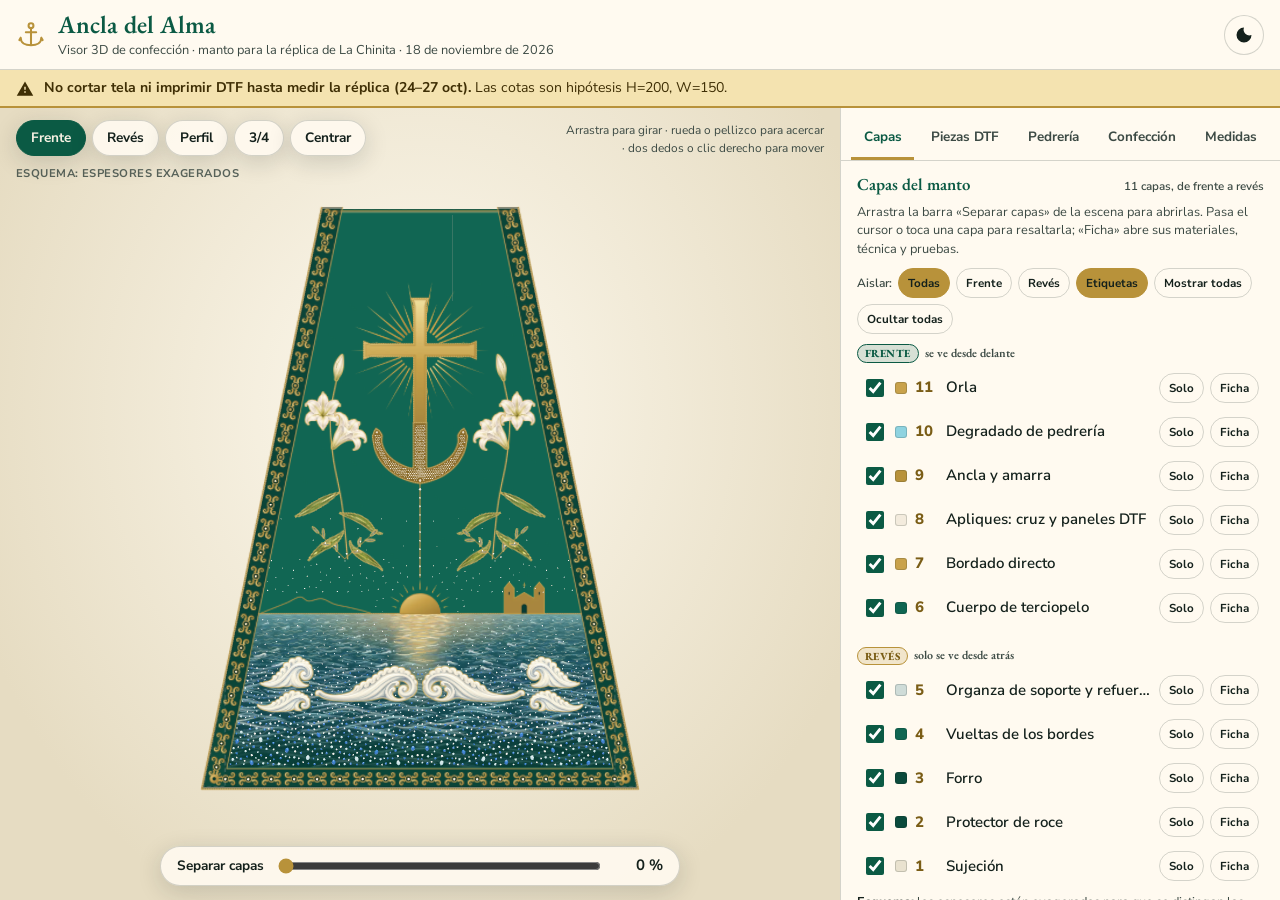
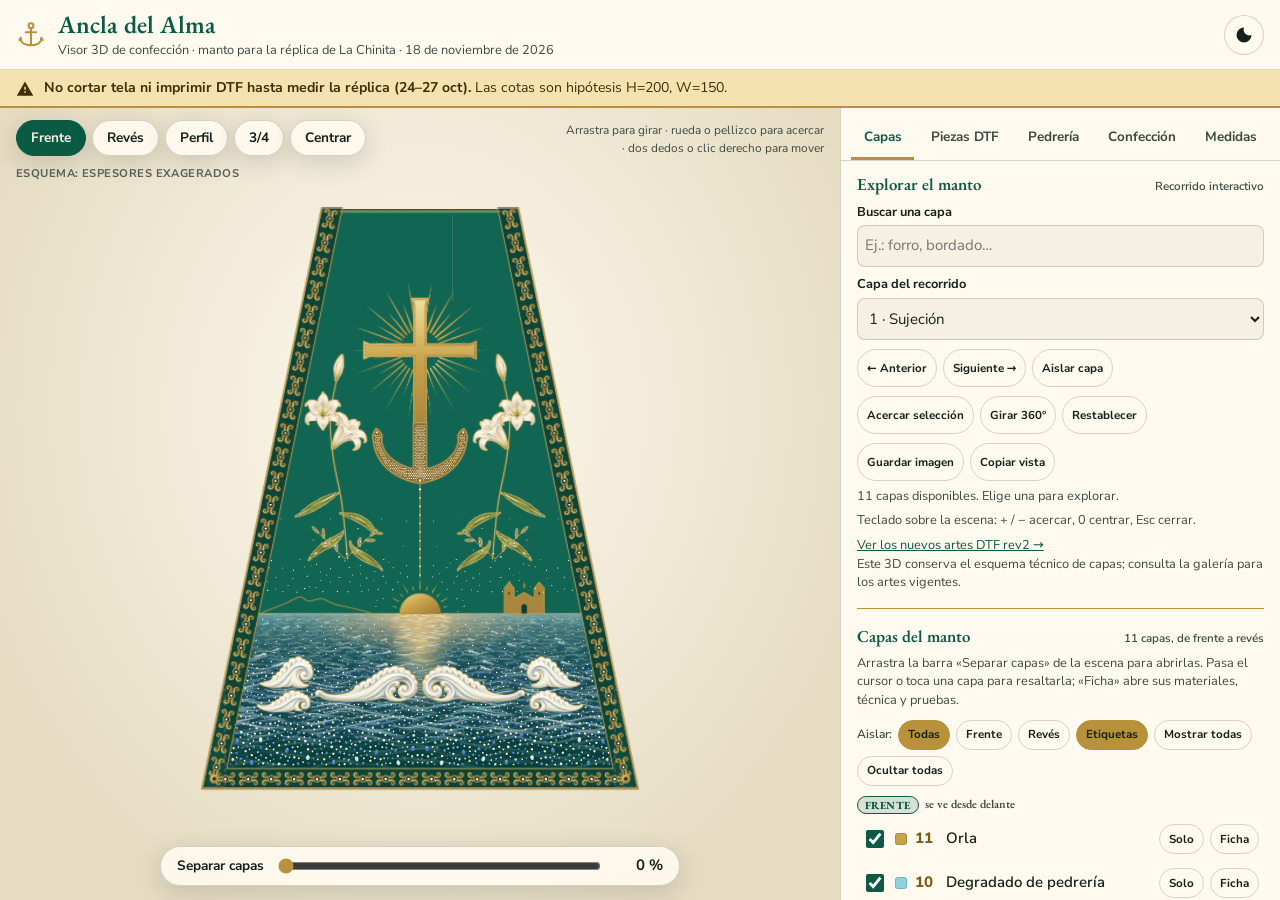
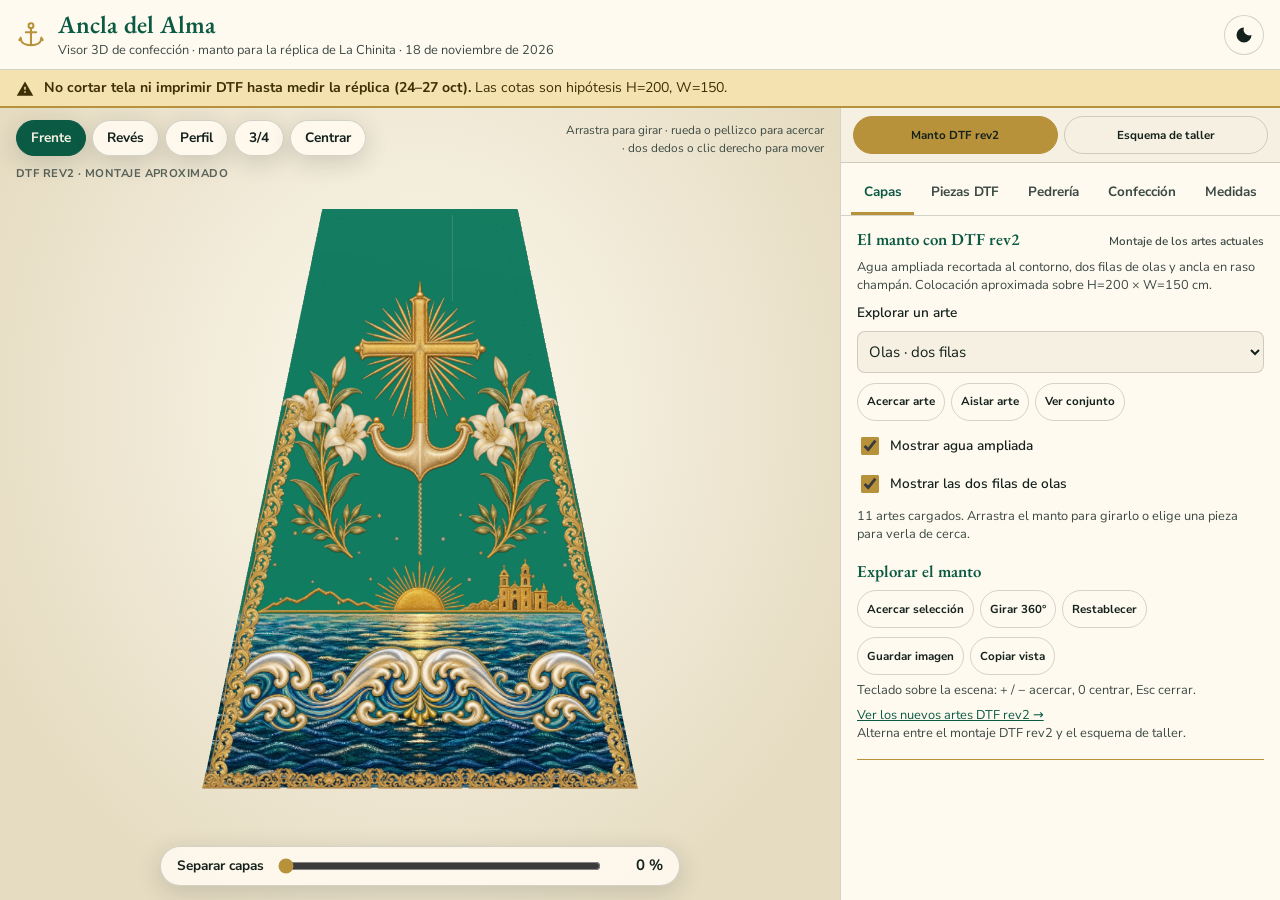
